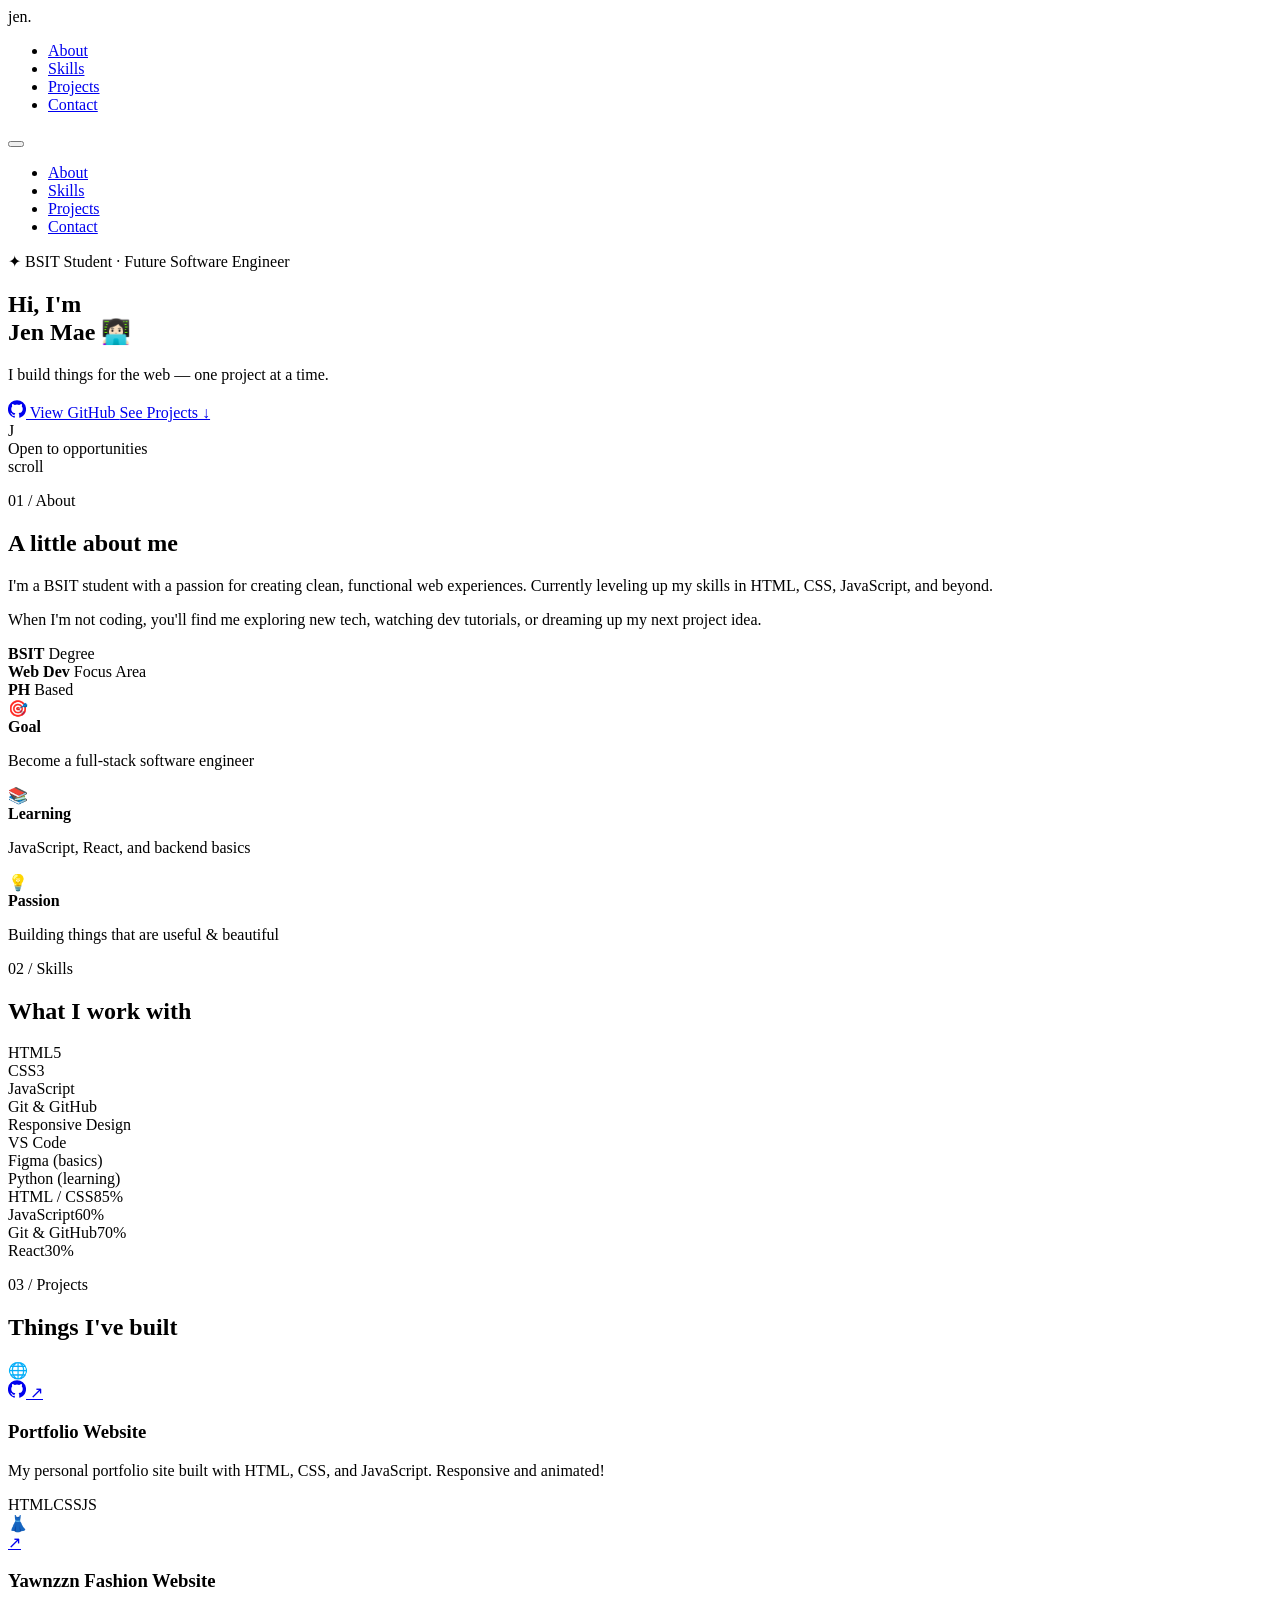
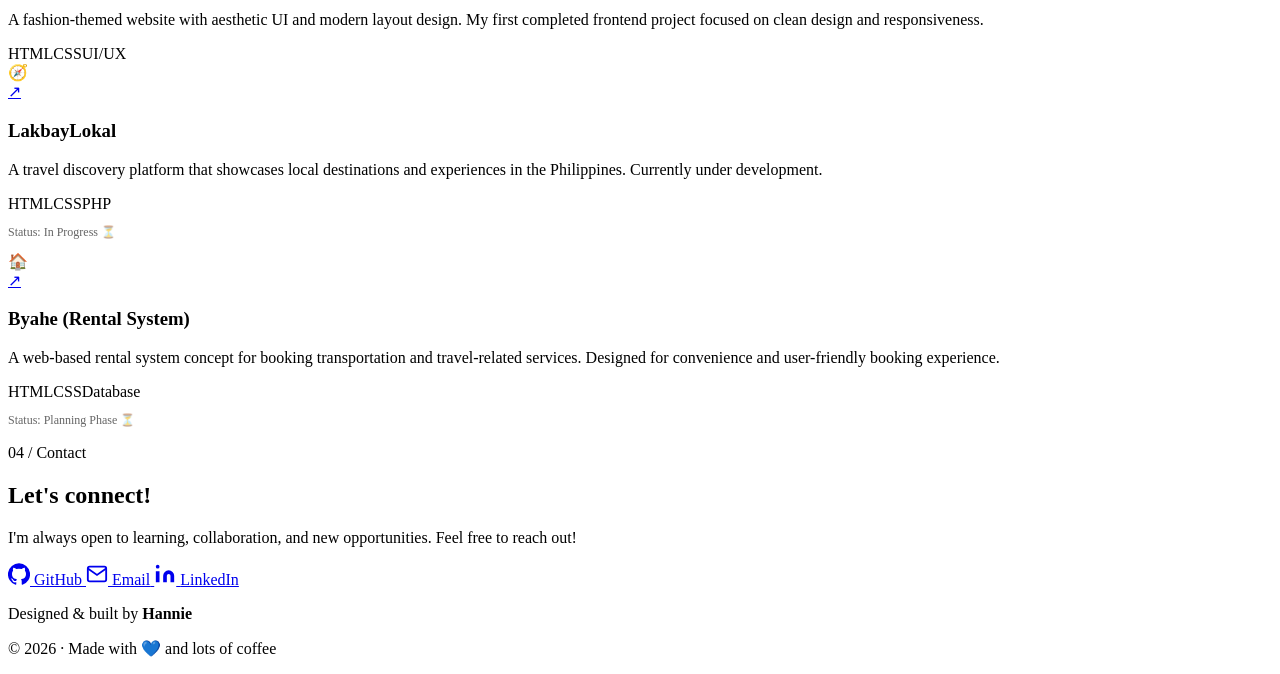
==== index.html @ 82da64fd "fix: move files to root for GitHub Pages" ====
<!DOCTYPE html>
<html lang="en">
<head>
  <meta charset="UTF-8" />
  <meta name="viewport" content="width=device-width, initial-scale=1.0"/>
  <title>Jen Mae | Portfolio</title>
  <link rel="stylesheet" href="style.css" />
  <link href="https://fonts.googleapis.com/css2?family=Syne:wght@400;600;700;800&family=DM+Sans:wght@300;400;500&display=swap" rel="stylesheet"/>
</head>
<body>

  <!-- Custom cursor -->
  <div class="cursor" id="cursor"></div>
  <div class="cursor-trail" id="cursorTrail"></div>

  <!-- Noise overlay -->
  <div class="noise"></div>

  <!-- Floating blobs -->
  <div class="blob blob-1"></div>
  <div class="blob blob-2"></div>
  <div class="blob blob-3"></div>

  <!-- NAV -->
  <nav id="navbar">
    <div class="nav-logo">jen<span>.</span></div>
    <ul class="nav-links">
      <li><a href="#about">About</a></li>
      <li><a href="#skills">Skills</a></li>
      <li><a href="#projects">Projects</a></li>
      <li><a href="#contact">Contact</a></li>
    </ul>
    <button class="menu-btn" id="menuBtn" aria-label="Toggle menu">
      <span></span><span></span><span></span>
    </button>
  </nav>

  <!-- MOBILE MENU -->
  <div class="mobile-menu" id="mobileMenu">
    <ul>
      <li><a href="#about" class="mob-link">About</a></li>
      <li><a href="#skills" class="mob-link">Skills</a></li>
      <li><a href="#projects" class="mob-link">Projects</a></li>
      <li><a href="#contact" class="mob-link">Contact</a></li>
    </ul>
  </div>

  <!-- HERO -->
  <section class="hero" id="hero">
    <div class="hero-content">
      <p class="hero-tag reveal">✦ BSIT Student · Future Software Engineer</p>
      <h1 class="hero-title reveal">
        Hi, I'm <br/>
        <span class="name-highlight">Jen Mae</span>
        <span class="emoji-wave">👩🏻‍💻</span>
      </h1>
      <p class="hero-sub reveal">I build things for the web — one project at a time.</p>
      <div class="hero-cta reveal">
        <a href="https://github.com/" target="_blank" class="btn-primary">
          <svg width="18" height="18" viewBox="0 0 24 24" fill="currentColor"><path d="M12 .3a12 12 0 0 0-3.79 23.4c.6.1.82-.26.82-.57v-2c-3.34.72-4.04-1.61-4.04-1.61-.55-1.39-1.34-1.76-1.34-1.76-1.09-.75.08-.74.08-.74 1.2.09 1.84 1.24 1.84 1.24 1.07 1.83 2.8 1.3 3.49 1 .1-.78.42-1.31.76-1.61-2.67-.3-5.47-1.33-5.47-5.93 0-1.31.47-2.38 1.24-3.22-.14-.3-.54-1.52.1-3.18 0 0 1.01-.32 3.3 1.23a11.5 11.5 0 0 1 6 0c2.29-1.55 3.3-1.23 3.3-1.23.64 1.66.24 2.88.12 3.18.77.84 1.23 1.91 1.23 3.22 0 4.61-2.8 5.63-5.48 5.92.43.37.81 1.1.81 2.22v3.29c0 .31.21.67.82.56A12 12 0 0 0 12 .3z"/></svg>
          View GitHub
        </a>
        <a href="#projects" class="btn-ghost">See Projects ↓</a>
      </div>
    </div>

    <div class="hero-visual reveal">
      <div class="avatar-ring">
        <div class="avatar-inner">J</div>
      </div>
      <div class="status-badge">
        <span class="dot"></span> Open to opportunities
      </div>
    </div>

    <div class="scroll-indicator">
      <span>scroll</span>
      <div class="scroll-line"></div>
    </div>
  </section>

  <!-- ABOUT -->
  <section class="section" id="about">
    <div class="section-inner">
      <p class="section-tag reveal">01 / About</p>
      <h2 class="section-title reveal">A little about me</h2>
      <div class="about-grid">
        <div class="about-text reveal">
          <p>I'm a BSIT student with a passion for creating clean, functional web experiences. Currently leveling up my skills in HTML, CSS, JavaScript, and beyond.</p>
          <p>When I'm not coding, you'll find me exploring new tech, watching dev tutorials, or dreaming up my next project idea.</p>
          <div class="about-stats">
            <div class="stat">
              <strong>BSIT</strong>
              <span>Degree</span>
            </div>
            <div class="stat">
              <strong>Web Dev</strong>
              <span>Focus Area</span>
            </div>
            <div class="stat">
              <strong>PH</strong>
              <span>Based</span>
            </div>
          </div>
        </div>
        <div class="about-deco reveal">
          <div class="deco-card">
            <div class="deco-icon">🎯</div>
            <strong>Goal</strong>
            <p>Become a full-stack software engineer</p>
          </div>
          <div class="deco-card">
            <div class="deco-icon">📚</div>
            <strong>Learning</strong>
            <p>JavaScript, React, and backend basics</p>
          </div>
          <div class="deco-card">
            <div class="deco-icon">💡</div>
            <strong>Passion</strong>
            <p>Building things that are useful & beautiful</p>
          </div>
        </div>
      </div>
    </div>
  </section>

  <!-- SKILLS -->
  <section class="section section-alt" id="skills">
    <div class="section-inner">
      <p class="section-tag reveal">02 / Skills</p>
      <h2 class="section-title reveal">What I work with</h2>
      <div class="skills-grid reveal">
        <div class="skill-pill">HTML5</div>
        <div class="skill-pill">CSS3</div>
        <div class="skill-pill">JavaScript</div>
        <div class="skill-pill">Git &amp; GitHub</div>
        <div class="skill-pill">Responsive Design</div>
        <div class="skill-pill">VS Code</div>
        <div class="skill-pill">Figma (basics)</div>
        <div class="skill-pill">Python (learning)</div>
      </div>

      <div class="progress-list reveal">
        <div class="progress-item">
          <div class="progress-label"><span>HTML / CSS</span><span>85%</span></div>
          <div class="progress-bar"><div class="progress-fill" data-width="85"></div></div>
        </div>
        <div class="progress-item">
          <div class="progress-label"><span>JavaScript</span><span>60%</span></div>
          <div class="progress-bar"><div class="progress-fill" data-width="60"></div></div>
        </div>
        <div class="progress-item">
          <div class="progress-label"><span>Git &amp; GitHub</span><span>70%</span></div>
          <div class="progress-bar"><div class="progress-fill" data-width="70"></div></div>
        </div>
        <div class="progress-item">
          <div class="progress-label"><span>React</span><span>30%</span></div>
          <div class="progress-bar"><div class="progress-fill" data-width="30"></div></div>
        </div>
      </div>
    </div>
  </section>

  <!-- PROJECTS -->
  <section class="section" id="projects">
    <div class="section-inner">
      <p class="section-tag reveal">03 / Projects</p>
      <h2 class="section-title reveal">Things I've built</h2>
      <div class="projects-grid">

        <div class="project-card reveal">
          <div class="project-top">
            <span class="project-icon">🌐</span>
            <div class="project-links">
              <a href="https://github.com/" target="_blank" title="View Code">
                <svg width="18" height="18" viewBox="0 0 24 24" fill="currentColor"><path d="M12 .3a12 12 0 0 0-3.79 23.4c.6.1.82-.26.82-.57v-2c-3.34.72-4.04-1.61-4.04-1.61-.55-1.39-1.34-1.76-1.34-1.76-1.09-.75.08-.74.08-.74 1.2.09 1.84 1.24 1.84 1.24 1.07 1.83 2.8 1.3 3.49 1 .1-.78.42-1.31.76-1.61-2.67-.3-5.47-1.33-5.47-5.93 0-1.31.47-2.38 1.24-3.22-.14-.3-.54-1.52.1-3.18 0 0 1.01-.32 3.3 1.23a11.5 11.5 0 0 1 6 0c2.29-1.55 3.3-1.23 3.3-1.23.64 1.66.24 2.88.12 3.18.77.84 1.23 1.91 1.23 3.22 0 4.61-2.8 5.63-5.48 5.92.43.37.81 1.1.81 2.22v3.29c0 .31.21.67.82.56A12 12 0 0 0 12 .3z"/></svg>
              </a>
              <a href="#" target="_blank" title="Live Demo">↗</a>
            </div>
          </div>
          <h3>Portfolio Website</h3>
          <p>My personal portfolio site built with HTML, CSS, and JavaScript. Responsive and animated!</p>
          <div class="project-tags">
            <span>HTML</span><span>CSS</span><span>JS</span>
          </div>
        </div>

    <div class="project-card reveal">
        <div class="project-top">
            <span class="project-icon">👗</span>
            <div class="project-links">
            <a href="https://github.com/" target="_blank" title="View Code">↗</a>
            </div>
        </div>
        <h3>Yawnzzn Fashion Website</h3>
        <p>A fashion-themed website with aesthetic UI and modern layout design. My first completed frontend project focused on clean design and responsiveness.</p>
        <div class="project-tags">
            <span>HTML</span><span>CSS</span><span>UI/UX</span>
        </div>
        </div>

        <div class="project-card reveal">
        <div class="project-top">
            <span class="project-icon">🧭</span>
            <div class="project-links">
            <a href="#" target="_blank" title="View Code">↗</a>
            </div>
        </div>
        <h3>LakbayLokal</h3>
        <p>A travel discovery platform that showcases local destinations and experiences in the Philippines. Currently under development.</p>
        <div class="project-tags">
            <span>HTML</span><span>CSS</span><span>PHP</span>
        </div>
        <p style="opacity:0.6; font-size:12px;">Status: In Progress ⏳</p>
        </div>

        <div class="project-card reveal">
        <div class="project-top">
            <span class="project-icon">🏠</span>
            <div class="project-links">
            <a href="#" target="_blank" title="View Code">↗</a>
            </div>
        </div>
        <h3>Byahe (Rental System)</h3>
        <p>A web-based rental system concept for booking transportation and travel-related services. Designed for convenience and user-friendly booking experience.</p>
        <div class="project-tags">
            <span>HTML</span><span>CSS</span><span>Database</span>
        </div>
        <p style="opacity:0.6; font-size:12px;">Status: Planning Phase ⏳</p>
        </div>

      </div>
    </div>
  </section>

  <!-- CONTACT -->
  <section class="section section-alt" id="contact">
    <div class="section-inner contact-inner">
      <p class="section-tag reveal">04 / Contact</p>
      <h2 class="section-title reveal">Let's connect!</h2>
      <p class="contact-sub reveal">I'm always open to learning, collaboration, and new opportunities. Feel free to reach out!</p>
      <div class="contact-links reveal">
        <a href="https://github.com/" target="_blank" class="contact-card">
          <svg width="22" height="22" viewBox="0 0 24 24" fill="currentColor"><path d="M12 .3a12 12 0 0 0-3.79 23.4c.6.1.82-.26.82-.57v-2c-3.34.72-4.04-1.61-4.04-1.61-.55-1.39-1.34-1.76-1.34-1.76-1.09-.75.08-.74.08-.74 1.2.09 1.84 1.24 1.84 1.24 1.07 1.83 2.8 1.3 3.49 1 .1-.78.42-1.31.76-1.61-2.67-.3-5.47-1.33-5.47-5.93 0-1.31.47-2.38 1.24-3.22-.14-.3-.54-1.52.1-3.18 0 0 1.01-.32 3.3 1.23a11.5 11.5 0 0 1 6 0c2.29-1.55 3.3-1.23 3.3-1.23.64 1.66.24 2.88.12 3.18.77.84 1.23 1.91 1.23 3.22 0 4.61-2.8 5.63-5.48 5.92.43.37.81 1.1.81 2.22v3.29c0 .31.21.67.82.56A12 12 0 0 0 12 .3z"/></svg>
          <span>GitHub</span>
        </a>
        <a href="mailto:hannie@email.com" class="contact-card">
          <svg width="22" height="22" viewBox="0 0 24 24" fill="none" stroke="currentColor" stroke-width="2"><path d="M4 4h16c1.1 0 2 .9 2 2v12c0 1.1-.9 2-2 2H4c-1.1 0-2-.9-2-2V6c0-1.1.9-2 2-2z"/><polyline points="22,6 12,13 2,6"/></svg>
          <span>Email</span>
        </a>
        <a href="https://linkedin.com/" target="_blank" class="contact-card">
          <svg width="22" height="22" viewBox="0 0 24 24" fill="currentColor"><path d="M16 8a6 6 0 0 1 6 6v7h-4v-7a2 2 0 0 0-2-2 2 2 0 0 0-2 2v7h-4v-7a6 6 0 0 1 6-6zM2 9h4v12H2z"/><circle cx="4" cy="4" r="2"/></svg>
          <span>LinkedIn</span>
        </a>
      </div>
    </div>
  </section>

  <!-- FOOTER -->
  <footer>
    <p>Designed &amp; built by <strong>Hannie</strong></p>
    <p class="footer-sub">© 2026 · Made with 💙 and lots of coffee</p>
  </footer>

  <script src="script.js"></script>
</body>
</html>
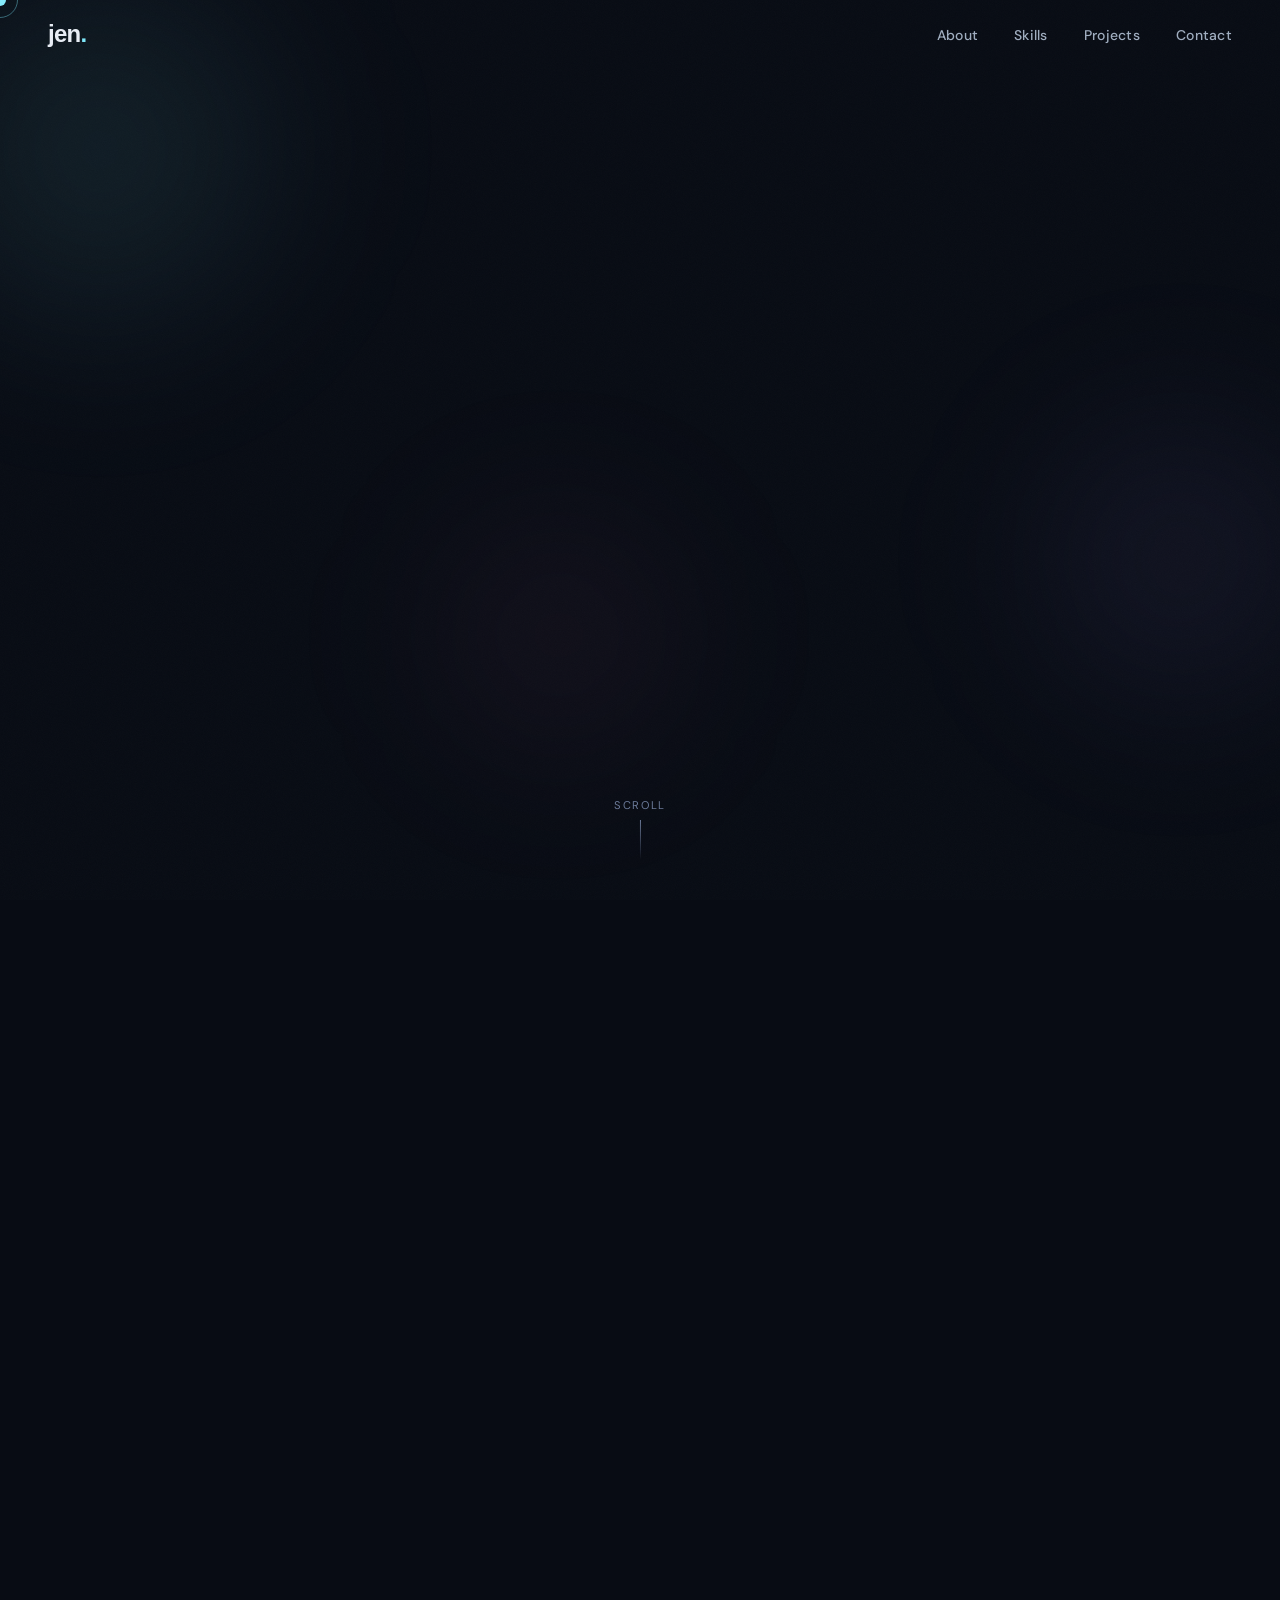
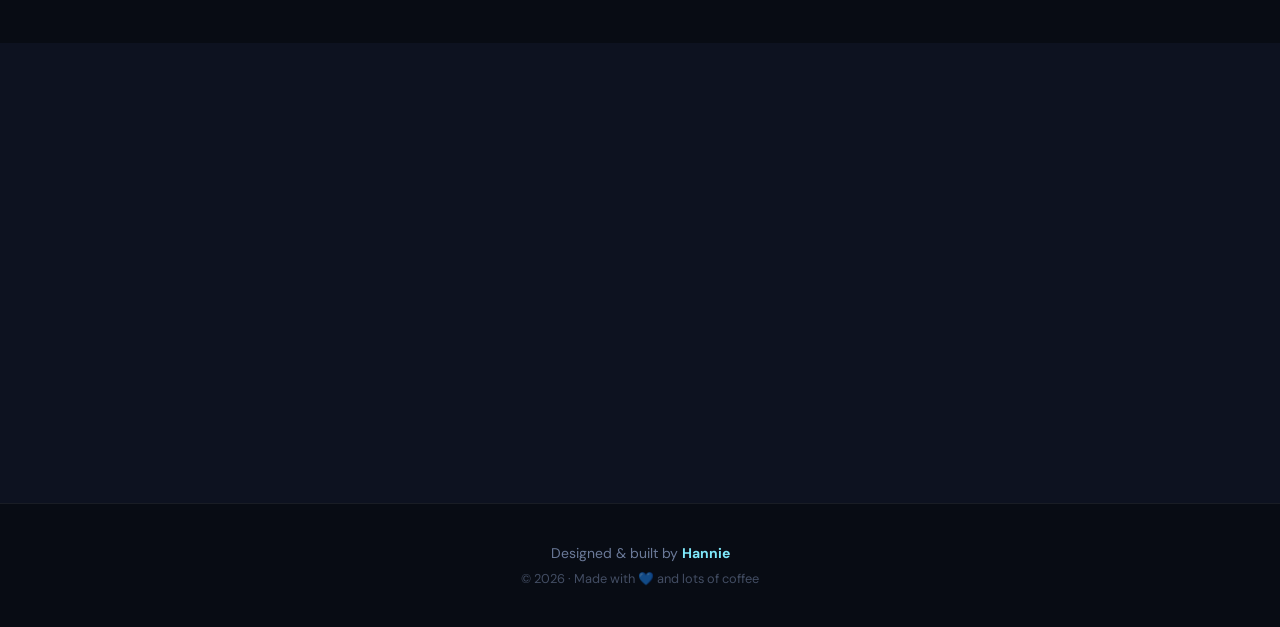
==== commit 141b11ea: "fix: css style wasn't working earlier" ====
--- a/index.html
+++ b/index.html
@@ -4,7 +4,7 @@
   <meta charset="UTF-8" />
   <meta name="viewport" content="width=device-width, initial-scale=1.0"/>
   <title>Jen Mae | Portfolio</title>
-  <link rel="stylesheet" href="style.css" />
+  <link rel="stylesheet" href="css/style.css">
   <link href="https://fonts.googleapis.com/css2?family=Syne:wght@400;600;700;800&family=DM+Sans:wght@300;400;500&display=swap" rel="stylesheet"/>
 </head>
 <body>
--- a/css/style.css
+++ b/css/style.css
@@ -0,0 +1,855 @@
+/* =====================
+   ROOT & RESET
+======================== */
+:root {
+  --bg: #080c14;
+  --bg-alt: #0d1220;
+  --surface: #111827;
+  --surface-2: #1a2236;
+  --border: rgba(255,255,255,0.07);
+  --accent: #7ee8fa;
+  --accent-2: #a78bfa;
+  --accent-3: #f472b6;
+  --text: #e8edf5;
+  --text-muted: #6b7a99;
+  --text-soft: #a0aec0;
+  --glow: rgba(126, 232, 250, 0.15);
+  --font-head: 'Syne', sans-serif;
+  --font-body: 'DM Sans', sans-serif;
+  --radius: 16px;
+  --transition: all 0.35s cubic-bezier(0.4, 0, 0.2, 1);
+}
+
+*, *::before, *::after {
+  margin: 0;
+  padding: 0;
+  box-sizing: border-box;
+}
+
+html {
+  scroll-behavior: smooth;
+}
+
+body {
+  font-family: var(--font-body);
+  background: var(--bg);
+  color: var(--text);
+  overflow-x: hidden;
+  cursor: none;
+}
+
+/* =====================
+   NOISE TEXTURE
+======================== */
+.noise {
+  position: fixed;
+  inset: 0;
+  pointer-events: none;
+  z-index: 999;
+  opacity: 0.025;
+  background-image: url("data:image/svg+xml,%3Csvg viewBox='0 0 256 256' xmlns='http://www.w3.org/2000/svg'%3E%3Cfilter id='noise'%3E%3CfeTurbulence type='fractalNoise' baseFrequency='0.9' numOctaves='4' stitchTiles='stitch'/%3E%3C/filter%3E%3Crect width='100%25' height='100%25' filter='url(%23noise)'/%3E%3C/svg%3E");
+  background-repeat: repeat;
+  background-size: 200px 200px;
+}
+
+/* =====================
+   CURSOR
+======================== */
+.cursor {
+  width: 12px;
+  height: 12px;
+  background: var(--accent);
+  border-radius: 50%;
+  position: fixed;
+  pointer-events: none;
+  z-index: 9999;
+  transform: translate(-50%, -50%);
+  transition: transform 0.1s ease, width 0.2s ease, height 0.2s ease, background 0.2s ease;
+  mix-blend-mode: screen;
+}
+
+.cursor-trail {
+  width: 36px;
+  height: 36px;
+  border: 1px solid rgba(126, 232, 250, 0.4);
+  border-radius: 50%;
+  position: fixed;
+  pointer-events: none;
+  z-index: 9998;
+  transform: translate(-50%, -50%);
+  transition: all 0.15s ease;
+}
+
+body:hover .cursor { opacity: 1; }
+
+/* =====================
+   BLOBS
+======================== */
+.blob {
+  position: fixed;
+  border-radius: 50%;
+  filter: blur(80px);
+  pointer-events: none;
+  z-index: 0;
+  animation: blobFloat 12s ease-in-out infinite;
+}
+
+.blob-1 {
+  width: 500px; height: 500px;
+  background: radial-gradient(circle, rgba(126,232,250,0.12) 0%, transparent 70%);
+  top: -100px; left: -150px;
+  animation-delay: 0s;
+}
+.blob-2 {
+  width: 400px; height: 400px;
+  background: radial-gradient(circle, rgba(167,139,250,0.1) 0%, transparent 70%);
+  top: 40%; right: -100px;
+  animation-delay: -4s;
+}
+.blob-3 {
+  width: 350px; height: 350px;
+  background: radial-gradient(circle, rgba(244,114,182,0.08) 0%, transparent 70%);
+  bottom: 10%; left: 30%;
+  animation-delay: -8s;
+}
+
+@keyframes blobFloat {
+  0%, 100% { transform: translateY(0px) scale(1); }
+  33% { transform: translateY(-30px) scale(1.05); }
+  66% { transform: translateY(20px) scale(0.97); }
+}
+
+/* =====================
+   NAVBAR
+======================== */
+#navbar {
+  position: fixed;
+  top: 0; left: 0; right: 0;
+  z-index: 100;
+  display: flex;
+  align-items: center;
+  justify-content: space-between;
+  padding: 20px 48px;
+  background: transparent;
+  transition: var(--transition);
+}
+
+#navbar.scrolled {
+  background: rgba(8, 12, 20, 0.85);
+  backdrop-filter: blur(16px);
+  -webkit-backdrop-filter: blur(16px);
+  border-bottom: 1px solid var(--border);
+  padding: 14px 48px;
+}
+
+.nav-logo {
+  font-family: var(--font-head);
+  font-size: 1.5rem;
+  font-weight: 800;
+  color: var(--text);
+  letter-spacing: -0.03em;
+}
+.nav-logo span { color: var(--accent); }
+
+.nav-links {
+  list-style: none;
+  display: flex;
+  gap: 36px;
+}
+
+.nav-links a {
+  font-family: var(--font-body);
+  font-size: 0.875rem;
+  font-weight: 500;
+  color: var(--text-soft);
+  text-decoration: none;
+  letter-spacing: 0.02em;
+  position: relative;
+  transition: color 0.2s;
+}
+.nav-links a::after {
+  content: '';
+  position: absolute;
+  bottom: -4px; left: 0;
+  width: 0; height: 1px;
+  background: var(--accent);
+  transition: width 0.3s ease;
+}
+.nav-links a:hover { color: var(--accent); }
+.nav-links a:hover::after { width: 100%; }
+
+.menu-btn {
+  display: none;
+  flex-direction: column;
+  gap: 5px;
+  background: none;
+  border: none;
+  cursor: none;
+  padding: 4px;
+}
+.menu-btn span {
+  display: block;
+  width: 24px;
+  height: 2px;
+  background: var(--text);
+  transition: var(--transition);
+  transform-origin: center;
+}
+.menu-btn.open span:nth-child(1) { transform: rotate(45deg) translate(5px, 5px); }
+.menu-btn.open span:nth-child(2) { opacity: 0; }
+.menu-btn.open span:nth-child(3) { transform: rotate(-45deg) translate(5px, -5px); }
+
+/* =====================
+   MOBILE MENU
+======================== */
+.mobile-menu {
+  position: fixed;
+  inset: 0;
+  z-index: 99;
+  background: rgba(8, 12, 20, 0.97);
+  backdrop-filter: blur(20px);
+  display: flex;
+  align-items: center;
+  justify-content: center;
+  opacity: 0;
+  pointer-events: none;
+  transition: opacity 0.3s ease;
+}
+.mobile-menu.open {
+  opacity: 1;
+  pointer-events: all;
+}
+.mobile-menu ul {
+  list-style: none;
+  text-align: center;
+  display: flex;
+  flex-direction: column;
+  gap: 28px;
+}
+.mobile-menu a {
+  font-family: var(--font-head);
+  font-size: 2.5rem;
+  font-weight: 700;
+  color: var(--text);
+  text-decoration: none;
+  transition: color 0.2s;
+}
+.mobile-menu a:hover { color: var(--accent); }
+
+/* =====================
+   HERO
+======================== */
+.hero {
+  min-height: 100vh;
+  display: flex;
+  align-items: center;
+  justify-content: space-between;
+  padding: 120px 80px 80px;
+  position: relative;
+  overflow: hidden;
+  gap: 40px;
+}
+
+.hero-content {
+  max-width: 600px;
+  position: relative;
+  z-index: 1;
+}
+
+.hero-tag {
+  display: inline-flex;
+  align-items: center;
+  gap: 8px;
+  font-size: 0.8rem;
+  font-weight: 500;
+  letter-spacing: 0.1em;
+  text-transform: uppercase;
+  color: var(--accent);
+  border: 1px solid rgba(126,232,250,0.25);
+  padding: 6px 16px;
+  border-radius: 100px;
+  margin-bottom: 24px;
+  background: rgba(126,232,250,0.05);
+}
+
+.hero-title {
+  font-family: var(--font-head);
+  font-size: clamp(3rem, 7vw, 5.5rem);
+  font-weight: 800;
+  line-height: 1.05;
+  letter-spacing: -0.03em;
+  margin-bottom: 20px;
+}
+
+.name-highlight {
+  background: linear-gradient(135deg, var(--accent) 0%, var(--accent-2) 50%, var(--accent-3) 100%);
+  -webkit-background-clip: text;
+  -webkit-text-fill-color: transparent;
+  background-clip: text;
+  display: inline-block;
+}
+
+.emoji-wave {
+  display: inline-block;
+  animation: wave 2.5s ease-in-out infinite;
+  transform-origin: 70% 70%;
+  -webkit-text-fill-color: initial;
+  margin-left: 8px;
+  font-size: clamp(2rem, 5vw, 4rem);
+}
+@keyframes wave {
+  0%, 100% { transform: rotate(0deg); }
+  10% { transform: rotate(14deg); }
+  20% { transform: rotate(-8deg); }
+  30% { transform: rotate(14deg); }
+  40% { transform: rotate(-4deg); }
+  50% { transform: rotate(10deg); }
+  60% { transform: rotate(0deg); }
+}
+
+.hero-sub {
+  font-size: 1.125rem;
+  color: var(--text-soft);
+  margin-bottom: 36px;
+  line-height: 1.7;
+}
+
+.hero-cta {
+  display: flex;
+  gap: 16px;
+  flex-wrap: wrap;
+}
+
+.btn-primary {
+  display: inline-flex;
+  align-items: center;
+  gap: 10px;
+  padding: 14px 28px;
+  background: var(--accent);
+  color: #080c14;
+  border-radius: 100px;
+  font-weight: 700;
+  font-size: 0.9rem;
+  text-decoration: none;
+  letter-spacing: 0.01em;
+  transition: var(--transition);
+  box-shadow: 0 0 30px rgba(126,232,250,0.25);
+}
+.btn-primary:hover {
+  transform: translateY(-2px);
+  box-shadow: 0 0 50px rgba(126,232,250,0.4);
+}
+
+.btn-ghost {
+  display: inline-flex;
+  align-items: center;
+  gap: 8px;
+  padding: 14px 28px;
+  background: transparent;
+  color: var(--text);
+  border: 1px solid var(--border);
+  border-radius: 100px;
+  font-weight: 500;
+  font-size: 0.9rem;
+  text-decoration: none;
+  transition: var(--transition);
+}
+.btn-ghost:hover {
+  border-color: var(--accent);
+  color: var(--accent);
+  background: rgba(126,232,250,0.05);
+  transform: translateY(-2px);
+}
+
+/* Hero Visual */
+.hero-visual {
+  position: relative;
+  z-index: 1;
+  flex-shrink: 0;
+  display: flex;
+  flex-direction: column;
+  align-items: center;
+  gap: 20px;
+}
+
+.avatar-ring {
+  width: 220px;
+  height: 220px;
+  border-radius: 50%;
+  padding: 4px;
+  background: conic-gradient(from 0deg, var(--accent), var(--accent-2), var(--accent-3), var(--accent));
+  animation: spin 8s linear infinite;
+  position: relative;
+}
+
+@keyframes spin {
+  from { transform: rotate(0deg); }
+  to { transform: rotate(360deg); }
+}
+
+.avatar-inner {
+  width: 100%;
+  height: 100%;
+  border-radius: 50%;
+  background: var(--surface);
+  display: flex;
+  align-items: center;
+  justify-content: center;
+  font-family: var(--font-head);
+  font-size: 5rem;
+  font-weight: 800;
+  color: var(--accent);
+  animation: spin-reverse 8s linear infinite;
+}
+
+@keyframes spin-reverse {
+  from { transform: rotate(0deg); }
+  to { transform: rotate(-360deg); }
+}
+
+.status-badge {
+  display: flex;
+  align-items: center;
+  gap: 8px;
+  padding: 8px 18px;
+  background: var(--surface);
+  border: 1px solid var(--border);
+  border-radius: 100px;
+  font-size: 0.8rem;
+  color: var(--text-soft);
+  white-space: nowrap;
+}
+
+.dot {
+  width: 8px;
+  height: 8px;
+  border-radius: 50%;
+  background: #4ade80;
+  animation: pulse 2s ease-in-out infinite;
+}
+@keyframes pulse {
+  0%, 100% { box-shadow: 0 0 0 0 rgba(74,222,128,0.4); }
+  50% { box-shadow: 0 0 0 6px rgba(74,222,128,0); }
+}
+
+/* Scroll indicator */
+.scroll-indicator {
+  position: absolute;
+  bottom: 40px;
+  left: 50%;
+  transform: translateX(-50%);
+  display: flex;
+  flex-direction: column;
+  align-items: center;
+  gap: 8px;
+  color: var(--text-muted);
+  font-size: 0.7rem;
+  letter-spacing: 0.15em;
+  text-transform: uppercase;
+}
+.scroll-line {
+  width: 1px;
+  height: 40px;
+  background: linear-gradient(to bottom, var(--text-muted), transparent);
+  animation: scrollBounce 2s ease-in-out infinite;
+}
+@keyframes scrollBounce {
+  0%, 100% { transform: scaleY(1); opacity: 1; }
+  50% { transform: scaleY(0.5); opacity: 0.4; }
+}
+
+/* =====================
+   SECTIONS
+======================== */
+.section {
+  padding: 100px 80px;
+  position: relative;
+  z-index: 1;
+}
+
+.section-alt {
+  background: var(--bg-alt);
+}
+
+.section-inner {
+  max-width: 1100px;
+  margin: 0 auto;
+}
+
+.section-tag {
+  font-size: 0.75rem;
+  font-weight: 600;
+  letter-spacing: 0.15em;
+  text-transform: uppercase;
+  color: var(--accent);
+  margin-bottom: 12px;
+}
+
+.section-title {
+  font-family: var(--font-head);
+  font-size: clamp(2rem, 4vw, 3rem);
+  font-weight: 800;
+  letter-spacing: -0.03em;
+  margin-bottom: 56px;
+  color: var(--text);
+}
+
+/* =====================
+   REVEAL ANIMATION
+======================== */
+.reveal {
+  opacity: 0;
+  transform: translateY(30px);
+  transition: opacity 0.7s ease, transform 0.7s ease;
+}
+
+.reveal.visible {
+  opacity: 1;
+  transform: translateY(0);
+}
+
+/* =====================
+   ABOUT
+======================== */
+.about-grid {
+  display: grid;
+  grid-template-columns: 1fr 1fr;
+  gap: 48px;
+  align-items: start;
+}
+
+.about-text p {
+  color: var(--text-soft);
+  line-height: 1.8;
+  margin-bottom: 20px;
+  font-size: 1.05rem;
+}
+
+.about-stats {
+  display: flex;
+  gap: 32px;
+  margin-top: 36px;
+  padding-top: 28px;
+  border-top: 1px solid var(--border);
+}
+
+.stat strong {
+  display: block;
+  font-family: var(--font-head);
+  font-size: 1.25rem;
+  font-weight: 700;
+  color: var(--accent);
+}
+
+.stat span {
+  font-size: 0.8rem;
+  color: var(--text-muted);
+  text-transform: uppercase;
+  letter-spacing: 0.05em;
+}
+
+.about-deco {
+  display: flex;
+  flex-direction: column;
+  gap: 16px;
+}
+
+.deco-card {
+  background: var(--surface);
+  border: 1px solid var(--border);
+  border-radius: var(--radius);
+  padding: 20px 24px;
+  transition: var(--transition);
+}
+
+.deco-card:hover {
+  border-color: rgba(126,232,250,0.25);
+  transform: translateX(6px);
+  background: var(--surface-2);
+}
+
+.deco-icon {
+  font-size: 1.5rem;
+  margin-bottom: 8px;
+}
+
+.deco-card strong {
+  display: block;
+  font-family: var(--font-head);
+  font-size: 0.9rem;
+  font-weight: 700;
+  margin-bottom: 4px;
+  color: var(--text);
+}
+
+.deco-card p {
+  font-size: 0.875rem;
+  color: var(--text-muted);
+  line-height: 1.5;
+}
+
+/* =====================
+   SKILLS
+======================== */
+.skills-grid {
+  display: flex;
+  flex-wrap: wrap;
+  gap: 10px;
+  margin-bottom: 48px;
+}
+
+.skill-pill {
+  padding: 8px 18px;
+  background: var(--surface);
+  border: 1px solid var(--border);
+  border-radius: 100px;
+  font-size: 0.85rem;
+  font-weight: 500;
+  color: var(--text-soft);
+  cursor: default;
+  transition: var(--transition);
+}
+
+.skill-pill:hover {
+  border-color: var(--accent);
+  color: var(--accent);
+  background: rgba(126,232,250,0.06);
+  transform: translateY(-2px);
+}
+
+.progress-list {
+  display: flex;
+  flex-direction: column;
+  gap: 20px;
+  max-width: 600px;
+}
+
+.progress-label {
+  display: flex;
+  justify-content: space-between;
+  font-size: 0.875rem;
+  color: var(--text-soft);
+  margin-bottom: 8px;
+  font-weight: 500;
+}
+
+.progress-bar {
+  width: 100%;
+  height: 6px;
+  background: var(--surface);
+  border-radius: 100px;
+  overflow: hidden;
+}
+
+.progress-fill {
+  height: 100%;
+  width: 0%;
+  border-radius: 100px;
+  background: linear-gradient(90deg, var(--accent), var(--accent-2));
+  transition: width 1.2s cubic-bezier(0.4, 0, 0.2, 1);
+  box-shadow: 0 0 12px rgba(126,232,250,0.4);
+}
+
+/* =====================
+   PROJECTS
+======================== */
+.projects-grid {
+  display: grid;
+  grid-template-columns: repeat(auto-fill, minmax(300px, 1fr));
+  gap: 24px;
+}
+
+.project-card {
+  background: var(--surface);
+  border: 1px solid var(--border);
+  border-radius: var(--radius);
+  padding: 28px;
+  transition: var(--transition);
+  display: flex;
+  flex-direction: column;
+  position: relative;
+  overflow: hidden;
+}
+
+.project-card::before {
+  content: '';
+  position: absolute;
+  top: 0; left: 0; right: 0;
+  height: 2px;
+  background: linear-gradient(90deg, var(--accent), var(--accent-2), var(--accent-3));
+  transform: scaleX(0);
+  transform-origin: left;
+  transition: transform 0.4s ease;
+}
+
+.project-card:hover {
+  border-color: rgba(126,232,250,0.2);
+  transform: translateY(-6px);
+  background: var(--surface-2);
+  box-shadow: 0 20px 60px rgba(0,0,0,0.4);
+}
+
+.project-card:hover::before {
+  transform: scaleX(1);
+}
+
+.project-top {
+  display: flex;
+  align-items: center;
+  justify-content: space-between;
+  margin-bottom: 20px;
+}
+
+.project-icon {
+  font-size: 2rem;
+}
+
+.project-links {
+  display: flex;
+  gap: 12px;
+}
+
+.project-links a {
+  color: var(--text-muted);
+  text-decoration: none;
+  font-size: 1.1rem;
+  transition: color 0.2s;
+  display: flex;
+  align-items: center;
+}
+
+.project-links a:hover {
+  color: var(--accent);
+}
+
+.project-card h3 {
+  font-family: var(--font-head);
+  font-size: 1.15rem;
+  font-weight: 700;
+  color: var(--text);
+  margin-bottom: 10px;
+}
+
+.project-card p {
+  font-size: 0.875rem;
+  color: var(--text-muted);
+  line-height: 1.65;
+  flex: 1;
+  margin-bottom: 20px;
+}
+
+.project-tags {
+  display: flex;
+  gap: 8px;
+  flex-wrap: wrap;
+  margin-top: auto;
+}
+
+.project-tags span {
+  font-size: 0.75rem;
+  font-weight: 600;
+  color: var(--accent);
+  background: rgba(126,232,250,0.08);
+  padding: 4px 10px;
+  border-radius: 100px;
+  letter-spacing: 0.03em;
+}
+
+/* =====================
+   CONTACT
+======================== */
+.contact-inner {
+  text-align: center;
+}
+
+.contact-inner .section-title {
+  margin-bottom: 16px;
+}
+
+.contact-sub {
+  color: var(--text-soft);
+  max-width: 480px;
+  margin: 0 auto 48px;
+  font-size: 1.05rem;
+  line-height: 1.7;
+}
+
+.contact-links {
+  display: flex;
+  gap: 20px;
+  justify-content: center;
+  flex-wrap: wrap;
+}
+
+.contact-card {
+  display: flex;
+  align-items: center;
+  gap: 12px;
+  padding: 16px 28px;
+  background: var(--surface);
+  border: 1px solid var(--border);
+  border-radius: var(--radius);
+  color: var(--text);
+  text-decoration: none;
+  font-weight: 500;
+  font-size: 0.9rem;
+  transition: var(--transition);
+}
+
+.contact-card:hover {
+  border-color: var(--accent);
+  color: var(--accent);
+  transform: translateY(-3px);
+  background: var(--surface-2);
+  box-shadow: 0 10px 40px rgba(0,0,0,0.3);
+}
+
+/* =====================
+   FOOTER
+======================== */
+footer {
+  text-align: center;
+  padding: 40px 24px;
+  border-top: 1px solid var(--border);
+  color: var(--text-muted);
+  font-size: 0.875rem;
+}
+
+footer strong { color: var(--accent); }
+.footer-sub {
+  margin-top: 8px;
+  font-size: 0.8rem;
+  opacity: 0.6;
+}
+
+/* =====================
+   RESPONSIVE
+======================== */
+@media (max-width: 900px) {
+  #navbar { padding: 18px 28px; }
+  #navbar.scrolled { padding: 14px 28px; }
+  .nav-links { display: none; }
+  .menu-btn { display: flex; }
+
+  .hero {
+    flex-direction: column-reverse;
+    align-items: center;
+    text-align: center;
+    padding: 120px 28px 80px;
+  }
+
+  .hero-cta { justify-content: center; }
+
+  .section { padding: 72px 28px; }
+
+  .about-grid { grid-template-columns: 1fr; }
+
+  .avatar-ring { width: 160px; height: 160px; }
+  .avatar-inner { font-size: 3.5rem; }
+}
+
+@media (max-width: 600px) {
+  .projects-grid { grid-template-columns: 1fr; }
+  .hero-title { font-size: clamp(2.5rem, 10vw, 3.5rem); }
+  .contact-links { flex-direction: column; align-items: center; }
+}
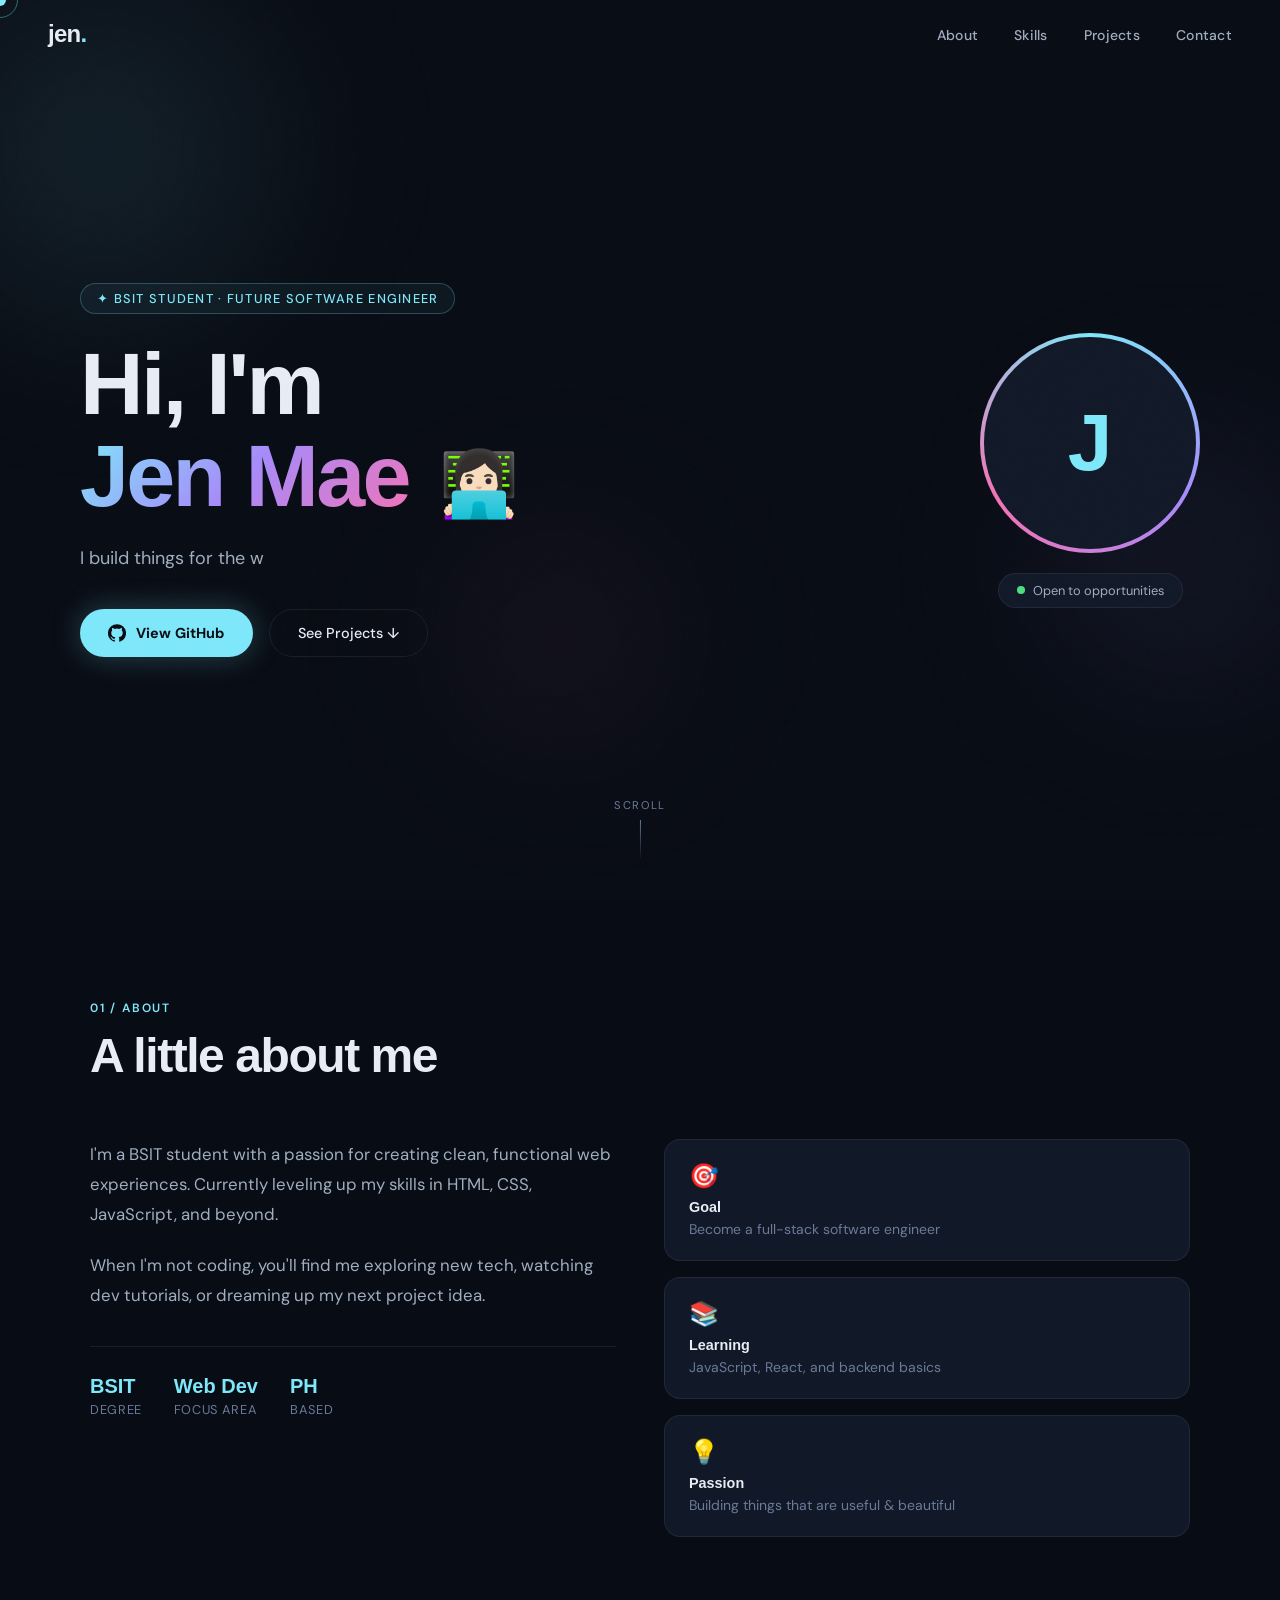
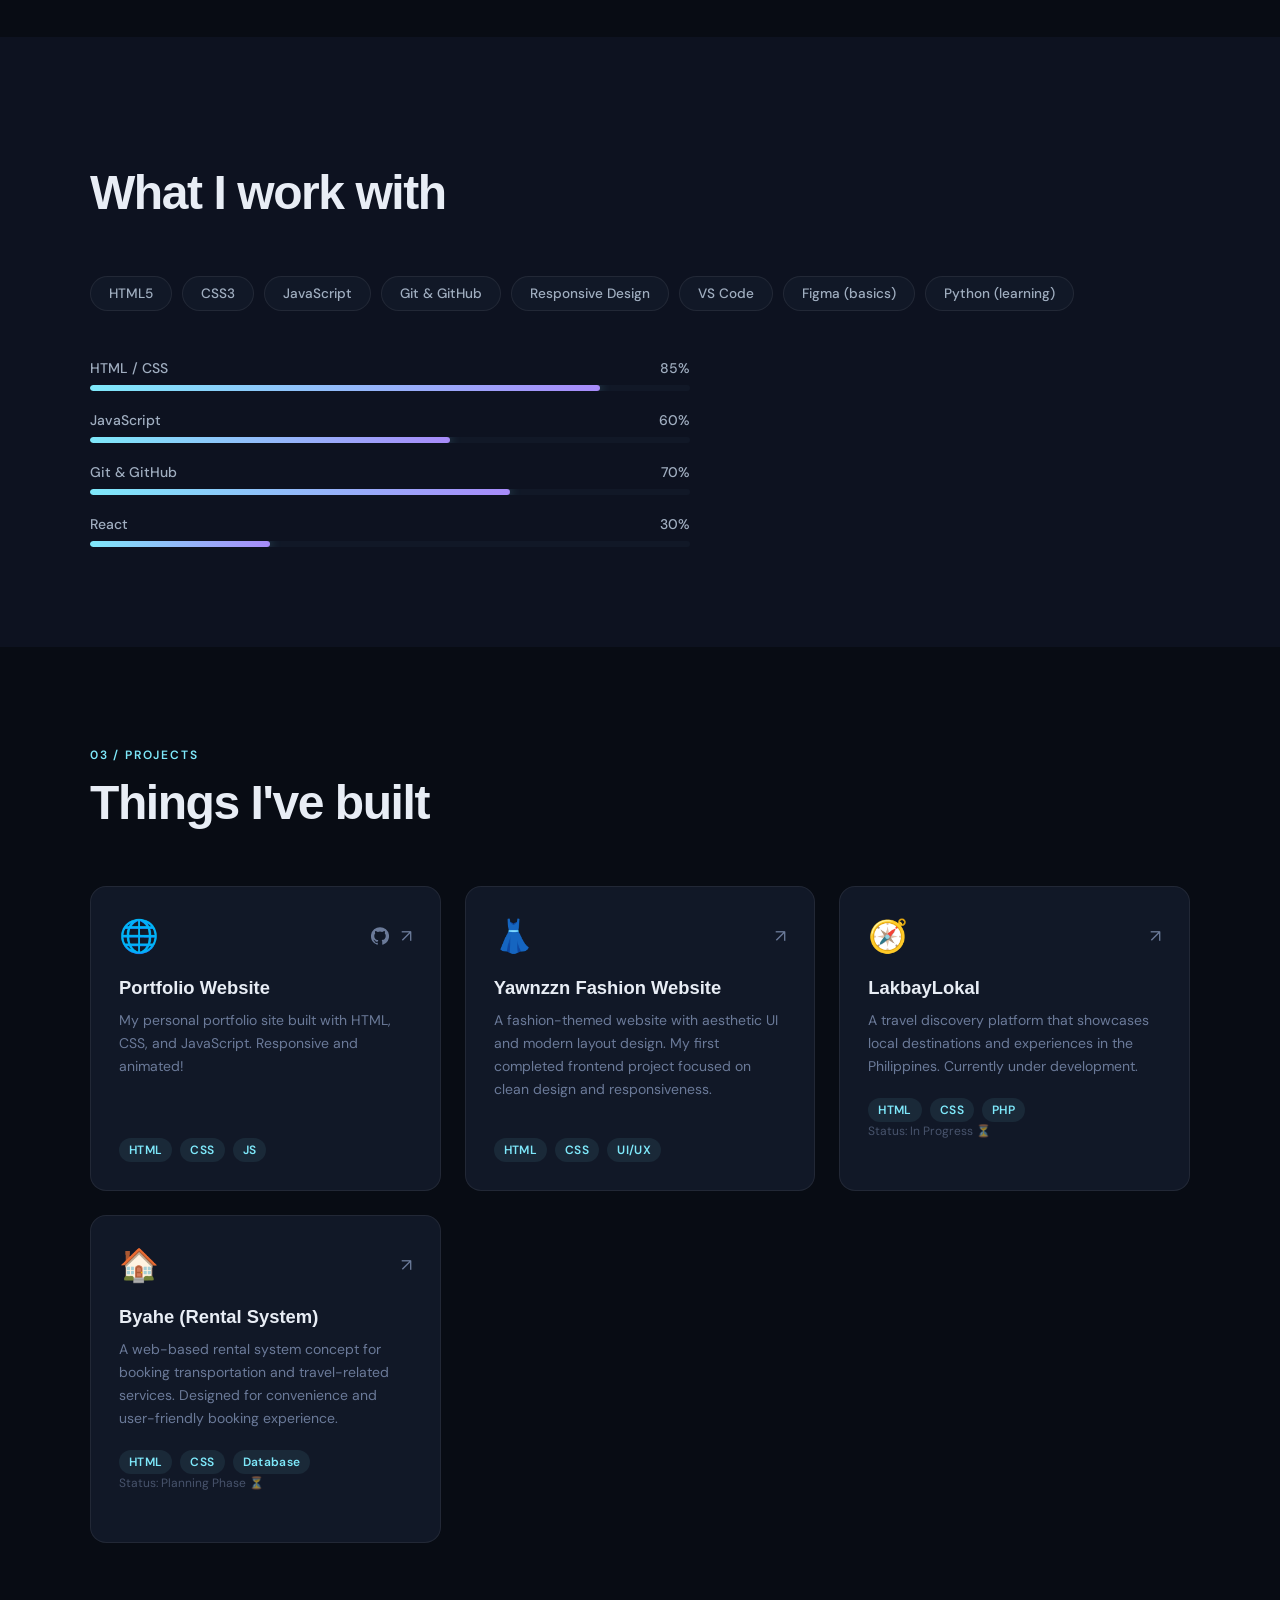
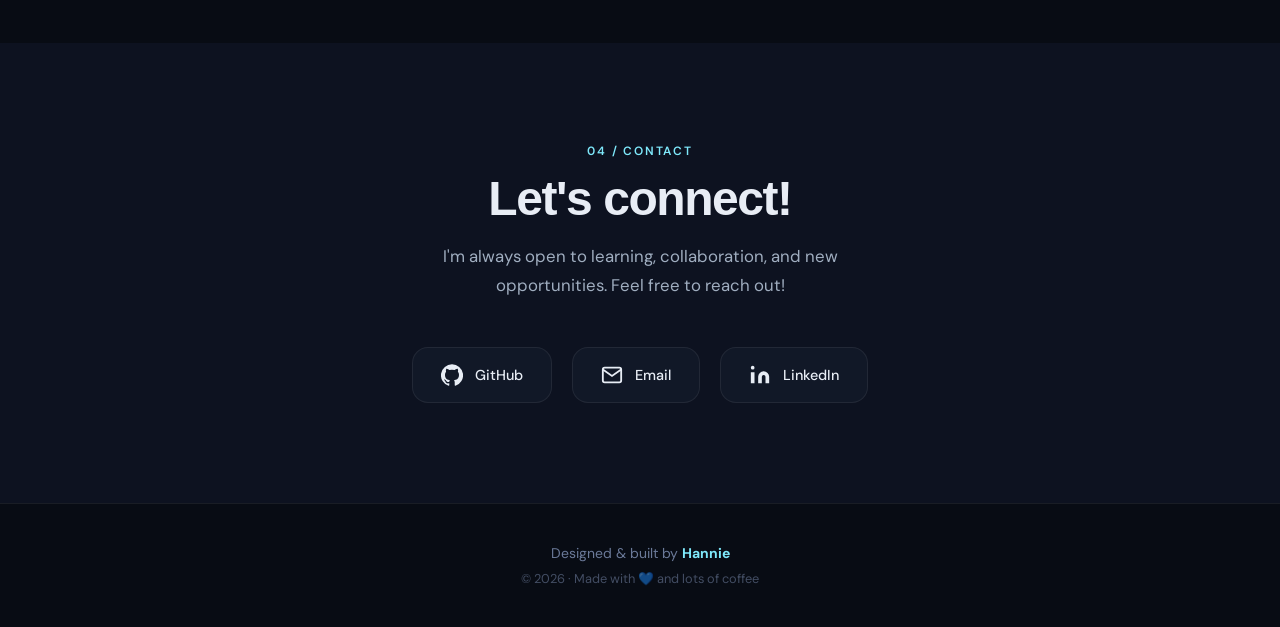
==== commit 1c5428bc: "remove folder: to test out if css will work" ====
--- a/index.html
+++ b/index.html
@@ -4,7 +4,7 @@
   <meta charset="UTF-8" />
   <meta name="viewport" content="width=device-width, initial-scale=1.0"/>
   <title>Jen Mae | Portfolio</title>
-  <link rel="stylesheet" href="css/style.css">
+  <link rel="stylesheet" href="style.css">
   <link href="https://fonts.googleapis.com/css2?family=Syne:wght@400;600;700;800&family=DM+Sans:wght@300;400;500&display=swap" rel="stylesheet"/>
 </head>
 <body>
--- a/style.css
+++ b/style.css
@@ -0,0 +1,855 @@
+/* =====================
+   ROOT & RESET
+======================== */
+:root {
+  --bg: #080c14;
+  --bg-alt: #0d1220;
+  --surface: #111827;
+  --surface-2: #1a2236;
+  --border: rgba(255,255,255,0.07);
+  --accent: #7ee8fa;
+  --accent-2: #a78bfa;
+  --accent-3: #f472b6;
+  --text: #e8edf5;
+  --text-muted: #6b7a99;
+  --text-soft: #a0aec0;
+  --glow: rgba(126, 232, 250, 0.15);
+  --font-head: 'Syne', sans-serif;
+  --font-body: 'DM Sans', sans-serif;
+  --radius: 16px;
+  --transition: all 0.35s cubic-bezier(0.4, 0, 0.2, 1);
+}
+
+*, *::before, *::after {
+  margin: 0;
+  padding: 0;
+  box-sizing: border-box;
+}
+
+html {
+  scroll-behavior: smooth;
+}
+
+body {
+  font-family: var(--font-body);
+  background: var(--bg);
+  color: var(--text);
+  overflow-x: hidden;
+  cursor: none;
+}
+
+/* =====================
+   NOISE TEXTURE
+======================== */
+.noise {
+  position: fixed;
+  inset: 0;
+  pointer-events: none;
+  z-index: 999;
+  opacity: 0.025;
+  background-image: url("data:image/svg+xml,%3Csvg viewBox='0 0 256 256' xmlns='http://www.w3.org/2000/svg'%3E%3Cfilter id='noise'%3E%3CfeTurbulence type='fractalNoise' baseFrequency='0.9' numOctaves='4' stitchTiles='stitch'/%3E%3C/filter%3E%3Crect width='100%25' height='100%25' filter='url(%23noise)'/%3E%3C/svg%3E");
+  background-repeat: repeat;
+  background-size: 200px 200px;
+}
+
+/* =====================
+   CURSOR
+======================== */
+.cursor {
+  width: 12px;
+  height: 12px;
+  background: var(--accent);
+  border-radius: 50%;
+  position: fixed;
+  pointer-events: none;
+  z-index: 9999;
+  transform: translate(-50%, -50%);
+  transition: transform 0.1s ease, width 0.2s ease, height 0.2s ease, background 0.2s ease;
+  mix-blend-mode: screen;
+}
+
+.cursor-trail {
+  width: 36px;
+  height: 36px;
+  border: 1px solid rgba(126, 232, 250, 0.4);
+  border-radius: 50%;
+  position: fixed;
+  pointer-events: none;
+  z-index: 9998;
+  transform: translate(-50%, -50%);
+  transition: all 0.15s ease;
+}
+
+body:hover .cursor { opacity: 1; }
+
+/* =====================
+   BLOBS
+======================== */
+.blob {
+  position: fixed;
+  border-radius: 50%;
+  filter: blur(80px);
+  pointer-events: none;
+  z-index: 0;
+  animation: blobFloat 12s ease-in-out infinite;
+}
+
+.blob-1 {
+  width: 500px; height: 500px;
+  background: radial-gradient(circle, rgba(126,232,250,0.12) 0%, transparent 70%);
+  top: -100px; left: -150px;
+  animation-delay: 0s;
+}
+.blob-2 {
+  width: 400px; height: 400px;
+  background: radial-gradient(circle, rgba(167,139,250,0.1) 0%, transparent 70%);
+  top: 40%; right: -100px;
+  animation-delay: -4s;
+}
+.blob-3 {
+  width: 350px; height: 350px;
+  background: radial-gradient(circle, rgba(244,114,182,0.08) 0%, transparent 70%);
+  bottom: 10%; left: 30%;
+  animation-delay: -8s;
+}
+
+@keyframes blobFloat {
+  0%, 100% { transform: translateY(0px) scale(1); }
+  33% { transform: translateY(-30px) scale(1.05); }
+  66% { transform: translateY(20px) scale(0.97); }
+}
+
+/* =====================
+   NAVBAR
+======================== */
+#navbar {
+  position: fixed;
+  top: 0; left: 0; right: 0;
+  z-index: 100;
+  display: flex;
+  align-items: center;
+  justify-content: space-between;
+  padding: 20px 48px;
+  background: transparent;
+  transition: var(--transition);
+}
+
+#navbar.scrolled {
+  background: rgba(8, 12, 20, 0.85);
+  backdrop-filter: blur(16px);
+  -webkit-backdrop-filter: blur(16px);
+  border-bottom: 1px solid var(--border);
+  padding: 14px 48px;
+}
+
+.nav-logo {
+  font-family: var(--font-head);
+  font-size: 1.5rem;
+  font-weight: 800;
+  color: var(--text);
+  letter-spacing: -0.03em;
+}
+.nav-logo span { color: var(--accent); }
+
+.nav-links {
+  list-style: none;
+  display: flex;
+  gap: 36px;
+}
+
+.nav-links a {
+  font-family: var(--font-body);
+  font-size: 0.875rem;
+  font-weight: 500;
+  color: var(--text-soft);
+  text-decoration: none;
+  letter-spacing: 0.02em;
+  position: relative;
+  transition: color 0.2s;
+}
+.nav-links a::after {
+  content: '';
+  position: absolute;
+  bottom: -4px; left: 0;
+  width: 0; height: 1px;
+  background: var(--accent);
+  transition: width 0.3s ease;
+}
+.nav-links a:hover { color: var(--accent); }
+.nav-links a:hover::after { width: 100%; }
+
+.menu-btn {
+  display: none;
+  flex-direction: column;
+  gap: 5px;
+  background: none;
+  border: none;
+  cursor: none;
+  padding: 4px;
+}
+.menu-btn span {
+  display: block;
+  width: 24px;
+  height: 2px;
+  background: var(--text);
+  transition: var(--transition);
+  transform-origin: center;
+}
+.menu-btn.open span:nth-child(1) { transform: rotate(45deg) translate(5px, 5px); }
+.menu-btn.open span:nth-child(2) { opacity: 0; }
+.menu-btn.open span:nth-child(3) { transform: rotate(-45deg) translate(5px, -5px); }
+
+/* =====================
+   MOBILE MENU
+======================== */
+.mobile-menu {
+  position: fixed;
+  inset: 0;
+  z-index: 99;
+  background: rgba(8, 12, 20, 0.97);
+  backdrop-filter: blur(20px);
+  display: flex;
+  align-items: center;
+  justify-content: center;
+  opacity: 0;
+  pointer-events: none;
+  transition: opacity 0.3s ease;
+}
+.mobile-menu.open {
+  opacity: 1;
+  pointer-events: all;
+}
+.mobile-menu ul {
+  list-style: none;
+  text-align: center;
+  display: flex;
+  flex-direction: column;
+  gap: 28px;
+}
+.mobile-menu a {
+  font-family: var(--font-head);
+  font-size: 2.5rem;
+  font-weight: 700;
+  color: var(--text);
+  text-decoration: none;
+  transition: color 0.2s;
+}
+.mobile-menu a:hover { color: var(--accent); }
+
+/* =====================
+   HERO
+======================== */
+.hero {
+  min-height: 100vh;
+  display: flex;
+  align-items: center;
+  justify-content: space-between;
+  padding: 120px 80px 80px;
+  position: relative;
+  overflow: hidden;
+  gap: 40px;
+}
+
+.hero-content {
+  max-width: 600px;
+  position: relative;
+  z-index: 1;
+}
+
+.hero-tag {
+  display: inline-flex;
+  align-items: center;
+  gap: 8px;
+  font-size: 0.8rem;
+  font-weight: 500;
+  letter-spacing: 0.1em;
+  text-transform: uppercase;
+  color: var(--accent);
+  border: 1px solid rgba(126,232,250,0.25);
+  padding: 6px 16px;
+  border-radius: 100px;
+  margin-bottom: 24px;
+  background: rgba(126,232,250,0.05);
+}
+
+.hero-title {
+  font-family: var(--font-head);
+  font-size: clamp(3rem, 7vw, 5.5rem);
+  font-weight: 800;
+  line-height: 1.05;
+  letter-spacing: -0.03em;
+  margin-bottom: 20px;
+}
+
+.name-highlight {
+  background: linear-gradient(135deg, var(--accent) 0%, var(--accent-2) 50%, var(--accent-3) 100%);
+  -webkit-background-clip: text;
+  -webkit-text-fill-color: transparent;
+  background-clip: text;
+  display: inline-block;
+}
+
+.emoji-wave {
+  display: inline-block;
+  animation: wave 2.5s ease-in-out infinite;
+  transform-origin: 70% 70%;
+  -webkit-text-fill-color: initial;
+  margin-left: 8px;
+  font-size: clamp(2rem, 5vw, 4rem);
+}
+@keyframes wave {
+  0%, 100% { transform: rotate(0deg); }
+  10% { transform: rotate(14deg); }
+  20% { transform: rotate(-8deg); }
+  30% { transform: rotate(14deg); }
+  40% { transform: rotate(-4deg); }
+  50% { transform: rotate(10deg); }
+  60% { transform: rotate(0deg); }
+}
+
+.hero-sub {
+  font-size: 1.125rem;
+  color: var(--text-soft);
+  margin-bottom: 36px;
+  line-height: 1.7;
+}
+
+.hero-cta {
+  display: flex;
+  gap: 16px;
+  flex-wrap: wrap;
+}
+
+.btn-primary {
+  display: inline-flex;
+  align-items: center;
+  gap: 10px;
+  padding: 14px 28px;
+  background: var(--accent);
+  color: #080c14;
+  border-radius: 100px;
+  font-weight: 700;
+  font-size: 0.9rem;
+  text-decoration: none;
+  letter-spacing: 0.01em;
+  transition: var(--transition);
+  box-shadow: 0 0 30px rgba(126,232,250,0.25);
+}
+.btn-primary:hover {
+  transform: translateY(-2px);
+  box-shadow: 0 0 50px rgba(126,232,250,0.4);
+}
+
+.btn-ghost {
+  display: inline-flex;
+  align-items: center;
+  gap: 8px;
+  padding: 14px 28px;
+  background: transparent;
+  color: var(--text);
+  border: 1px solid var(--border);
+  border-radius: 100px;
+  font-weight: 500;
+  font-size: 0.9rem;
+  text-decoration: none;
+  transition: var(--transition);
+}
+.btn-ghost:hover {
+  border-color: var(--accent);
+  color: var(--accent);
+  background: rgba(126,232,250,0.05);
+  transform: translateY(-2px);
+}
+
+/* Hero Visual */
+.hero-visual {
+  position: relative;
+  z-index: 1;
+  flex-shrink: 0;
+  display: flex;
+  flex-direction: column;
+  align-items: center;
+  gap: 20px;
+}
+
+.avatar-ring {
+  width: 220px;
+  height: 220px;
+  border-radius: 50%;
+  padding: 4px;
+  background: conic-gradient(from 0deg, var(--accent), var(--accent-2), var(--accent-3), var(--accent));
+  animation: spin 8s linear infinite;
+  position: relative;
+}
+
+@keyframes spin {
+  from { transform: rotate(0deg); }
+  to { transform: rotate(360deg); }
+}
+
+.avatar-inner {
+  width: 100%;
+  height: 100%;
+  border-radius: 50%;
+  background: var(--surface);
+  display: flex;
+  align-items: center;
+  justify-content: center;
+  font-family: var(--font-head);
+  font-size: 5rem;
+  font-weight: 800;
+  color: var(--accent);
+  animation: spin-reverse 8s linear infinite;
+}
+
+@keyframes spin-reverse {
+  from { transform: rotate(0deg); }
+  to { transform: rotate(-360deg); }
+}
+
+.status-badge {
+  display: flex;
+  align-items: center;
+  gap: 8px;
+  padding: 8px 18px;
+  background: var(--surface);
+  border: 1px solid var(--border);
+  border-radius: 100px;
+  font-size: 0.8rem;
+  color: var(--text-soft);
+  white-space: nowrap;
+}
+
+.dot {
+  width: 8px;
+  height: 8px;
+  border-radius: 50%;
+  background: #4ade80;
+  animation: pulse 2s ease-in-out infinite;
+}
+@keyframes pulse {
+  0%, 100% { box-shadow: 0 0 0 0 rgba(74,222,128,0.4); }
+  50% { box-shadow: 0 0 0 6px rgba(74,222,128,0); }
+}
+
+/* Scroll indicator */
+.scroll-indicator {
+  position: absolute;
+  bottom: 40px;
+  left: 50%;
+  transform: translateX(-50%);
+  display: flex;
+  flex-direction: column;
+  align-items: center;
+  gap: 8px;
+  color: var(--text-muted);
+  font-size: 0.7rem;
+  letter-spacing: 0.15em;
+  text-transform: uppercase;
+}
+.scroll-line {
+  width: 1px;
+  height: 40px;
+  background: linear-gradient(to bottom, var(--text-muted), transparent);
+  animation: scrollBounce 2s ease-in-out infinite;
+}
+@keyframes scrollBounce {
+  0%, 100% { transform: scaleY(1); opacity: 1; }
+  50% { transform: scaleY(0.5); opacity: 0.4; }
+}
+
+/* =====================
+   SECTIONS
+======================== */
+.section {
+  padding: 100px 80px;
+  position: relative;
+  z-index: 1;
+}
+
+.section-alt {
+  background: var(--bg-alt);
+}
+
+.section-inner {
+  max-width: 1100px;
+  margin: 0 auto;
+}
+
+.section-tag {
+  font-size: 0.75rem;
+  font-weight: 600;
+  letter-spacing: 0.15em;
+  text-transform: uppercase;
+  color: var(--accent);
+  margin-bottom: 12px;
+}
+
+.section-title {
+  font-family: var(--font-head);
+  font-size: clamp(2rem, 4vw, 3rem);
+  font-weight: 800;
+  letter-spacing: -0.03em;
+  margin-bottom: 56px;
+  color: var(--text);
+}
+
+/* =====================
+   REVEAL ANIMATION
+======================== */
+.reveal {
+  opacity: 0;
+  transform: translateY(30px);
+  transition: opacity 0.7s ease, transform 0.7s ease;
+}
+
+.reveal.visible {
+  opacity: 1;
+  transform: translateY(0);
+}
+
+/* =====================
+   ABOUT
+======================== */
+.about-grid {
+  display: grid;
+  grid-template-columns: 1fr 1fr;
+  gap: 48px;
+  align-items: start;
+}
+
+.about-text p {
+  color: var(--text-soft);
+  line-height: 1.8;
+  margin-bottom: 20px;
+  font-size: 1.05rem;
+}
+
+.about-stats {
+  display: flex;
+  gap: 32px;
+  margin-top: 36px;
+  padding-top: 28px;
+  border-top: 1px solid var(--border);
+}
+
+.stat strong {
+  display: block;
+  font-family: var(--font-head);
+  font-size: 1.25rem;
+  font-weight: 700;
+  color: var(--accent);
+}
+
+.stat span {
+  font-size: 0.8rem;
+  color: var(--text-muted);
+  text-transform: uppercase;
+  letter-spacing: 0.05em;
+}
+
+.about-deco {
+  display: flex;
+  flex-direction: column;
+  gap: 16px;
+}
+
+.deco-card {
+  background: var(--surface);
+  border: 1px solid var(--border);
+  border-radius: var(--radius);
+  padding: 20px 24px;
+  transition: var(--transition);
+}
+
+.deco-card:hover {
+  border-color: rgba(126,232,250,0.25);
+  transform: translateX(6px);
+  background: var(--surface-2);
+}
+
+.deco-icon {
+  font-size: 1.5rem;
+  margin-bottom: 8px;
+}
+
+.deco-card strong {
+  display: block;
+  font-family: var(--font-head);
+  font-size: 0.9rem;
+  font-weight: 700;
+  margin-bottom: 4px;
+  color: var(--text);
+}
+
+.deco-card p {
+  font-size: 0.875rem;
+  color: var(--text-muted);
+  line-height: 1.5;
+}
+
+/* =====================
+   SKILLS
+======================== */
+.skills-grid {
+  display: flex;
+  flex-wrap: wrap;
+  gap: 10px;
+  margin-bottom: 48px;
+}
+
+.skill-pill {
+  padding: 8px 18px;
+  background: var(--surface);
+  border: 1px solid var(--border);
+  border-radius: 100px;
+  font-size: 0.85rem;
+  font-weight: 500;
+  color: var(--text-soft);
+  cursor: default;
+  transition: var(--transition);
+}
+
+.skill-pill:hover {
+  border-color: var(--accent);
+  color: var(--accent);
+  background: rgba(126,232,250,0.06);
+  transform: translateY(-2px);
+}
+
+.progress-list {
+  display: flex;
+  flex-direction: column;
+  gap: 20px;
+  max-width: 600px;
+}
+
+.progress-label {
+  display: flex;
+  justify-content: space-between;
+  font-size: 0.875rem;
+  color: var(--text-soft);
+  margin-bottom: 8px;
+  font-weight: 500;
+}
+
+.progress-bar {
+  width: 100%;
+  height: 6px;
+  background: var(--surface);
+  border-radius: 100px;
+  overflow: hidden;
+}
+
+.progress-fill {
+  height: 100%;
+  width: 0%;
+  border-radius: 100px;
+  background: linear-gradient(90deg, var(--accent), var(--accent-2));
+  transition: width 1.2s cubic-bezier(0.4, 0, 0.2, 1);
+  box-shadow: 0 0 12px rgba(126,232,250,0.4);
+}
+
+/* =====================
+   PROJECTS
+======================== */
+.projects-grid {
+  display: grid;
+  grid-template-columns: repeat(auto-fill, minmax(300px, 1fr));
+  gap: 24px;
+}
+
+.project-card {
+  background: var(--surface);
+  border: 1px solid var(--border);
+  border-radius: var(--radius);
+  padding: 28px;
+  transition: var(--transition);
+  display: flex;
+  flex-direction: column;
+  position: relative;
+  overflow: hidden;
+}
+
+.project-card::before {
+  content: '';
+  position: absolute;
+  top: 0; left: 0; right: 0;
+  height: 2px;
+  background: linear-gradient(90deg, var(--accent), var(--accent-2), var(--accent-3));
+  transform: scaleX(0);
+  transform-origin: left;
+  transition: transform 0.4s ease;
+}
+
+.project-card:hover {
+  border-color: rgba(126,232,250,0.2);
+  transform: translateY(-6px);
+  background: var(--surface-2);
+  box-shadow: 0 20px 60px rgba(0,0,0,0.4);
+}
+
+.project-card:hover::before {
+  transform: scaleX(1);
+}
+
+.project-top {
+  display: flex;
+  align-items: center;
+  justify-content: space-between;
+  margin-bottom: 20px;
+}
+
+.project-icon {
+  font-size: 2rem;
+}
+
+.project-links {
+  display: flex;
+  gap: 12px;
+}
+
+.project-links a {
+  color: var(--text-muted);
+  text-decoration: none;
+  font-size: 1.1rem;
+  transition: color 0.2s;
+  display: flex;
+  align-items: center;
+}
+
+.project-links a:hover {
+  color: var(--accent);
+}
+
+.project-card h3 {
+  font-family: var(--font-head);
+  font-size: 1.15rem;
+  font-weight: 700;
+  color: var(--text);
+  margin-bottom: 10px;
+}
+
+.project-card p {
+  font-size: 0.875rem;
+  color: var(--text-muted);
+  line-height: 1.65;
+  flex: 1;
+  margin-bottom: 20px;
+}
+
+.project-tags {
+  display: flex;
+  gap: 8px;
+  flex-wrap: wrap;
+  margin-top: auto;
+}
+
+.project-tags span {
+  font-size: 0.75rem;
+  font-weight: 600;
+  color: var(--accent);
+  background: rgba(126,232,250,0.08);
+  padding: 4px 10px;
+  border-radius: 100px;
+  letter-spacing: 0.03em;
+}
+
+/* =====================
+   CONTACT
+======================== */
+.contact-inner {
+  text-align: center;
+}
+
+.contact-inner .section-title {
+  margin-bottom: 16px;
+}
+
+.contact-sub {
+  color: var(--text-soft);
+  max-width: 480px;
+  margin: 0 auto 48px;
+  font-size: 1.05rem;
+  line-height: 1.7;
+}
+
+.contact-links {
+  display: flex;
+  gap: 20px;
+  justify-content: center;
+  flex-wrap: wrap;
+}
+
+.contact-card {
+  display: flex;
+  align-items: center;
+  gap: 12px;
+  padding: 16px 28px;
+  background: var(--surface);
+  border: 1px solid var(--border);
+  border-radius: var(--radius);
+  color: var(--text);
+  text-decoration: none;
+  font-weight: 500;
+  font-size: 0.9rem;
+  transition: var(--transition);
+}
+
+.contact-card:hover {
+  border-color: var(--accent);
+  color: var(--accent);
+  transform: translateY(-3px);
+  background: var(--surface-2);
+  box-shadow: 0 10px 40px rgba(0,0,0,0.3);
+}
+
+/* =====================
+   FOOTER
+======================== */
+footer {
+  text-align: center;
+  padding: 40px 24px;
+  border-top: 1px solid var(--border);
+  color: var(--text-muted);
+  font-size: 0.875rem;
+}
+
+footer strong { color: var(--accent); }
+.footer-sub {
+  margin-top: 8px;
+  font-size: 0.8rem;
+  opacity: 0.6;
+}
+
+/* =====================
+   RESPONSIVE
+======================== */
+@media (max-width: 900px) {
+  #navbar { padding: 18px 28px; }
+  #navbar.scrolled { padding: 14px 28px; }
+  .nav-links { display: none; }
+  .menu-btn { display: flex; }
+
+  .hero {
+    flex-direction: column-reverse;
+    align-items: center;
+    text-align: center;
+    padding: 120px 28px 80px;
+  }
+
+  .hero-cta { justify-content: center; }
+
+  .section { padding: 72px 28px; }
+
+  .about-grid { grid-template-columns: 1fr; }
+
+  .avatar-ring { width: 160px; height: 160px; }
+  .avatar-inner { font-size: 3.5rem; }
+}
+
+@media (max-width: 600px) {
+  .projects-grid { grid-template-columns: 1fr; }
+  .hero-title { font-size: clamp(2.5rem, 10vw, 3.5rem); }
+  .contact-links { flex-direction: column; align-items: center; }
+}
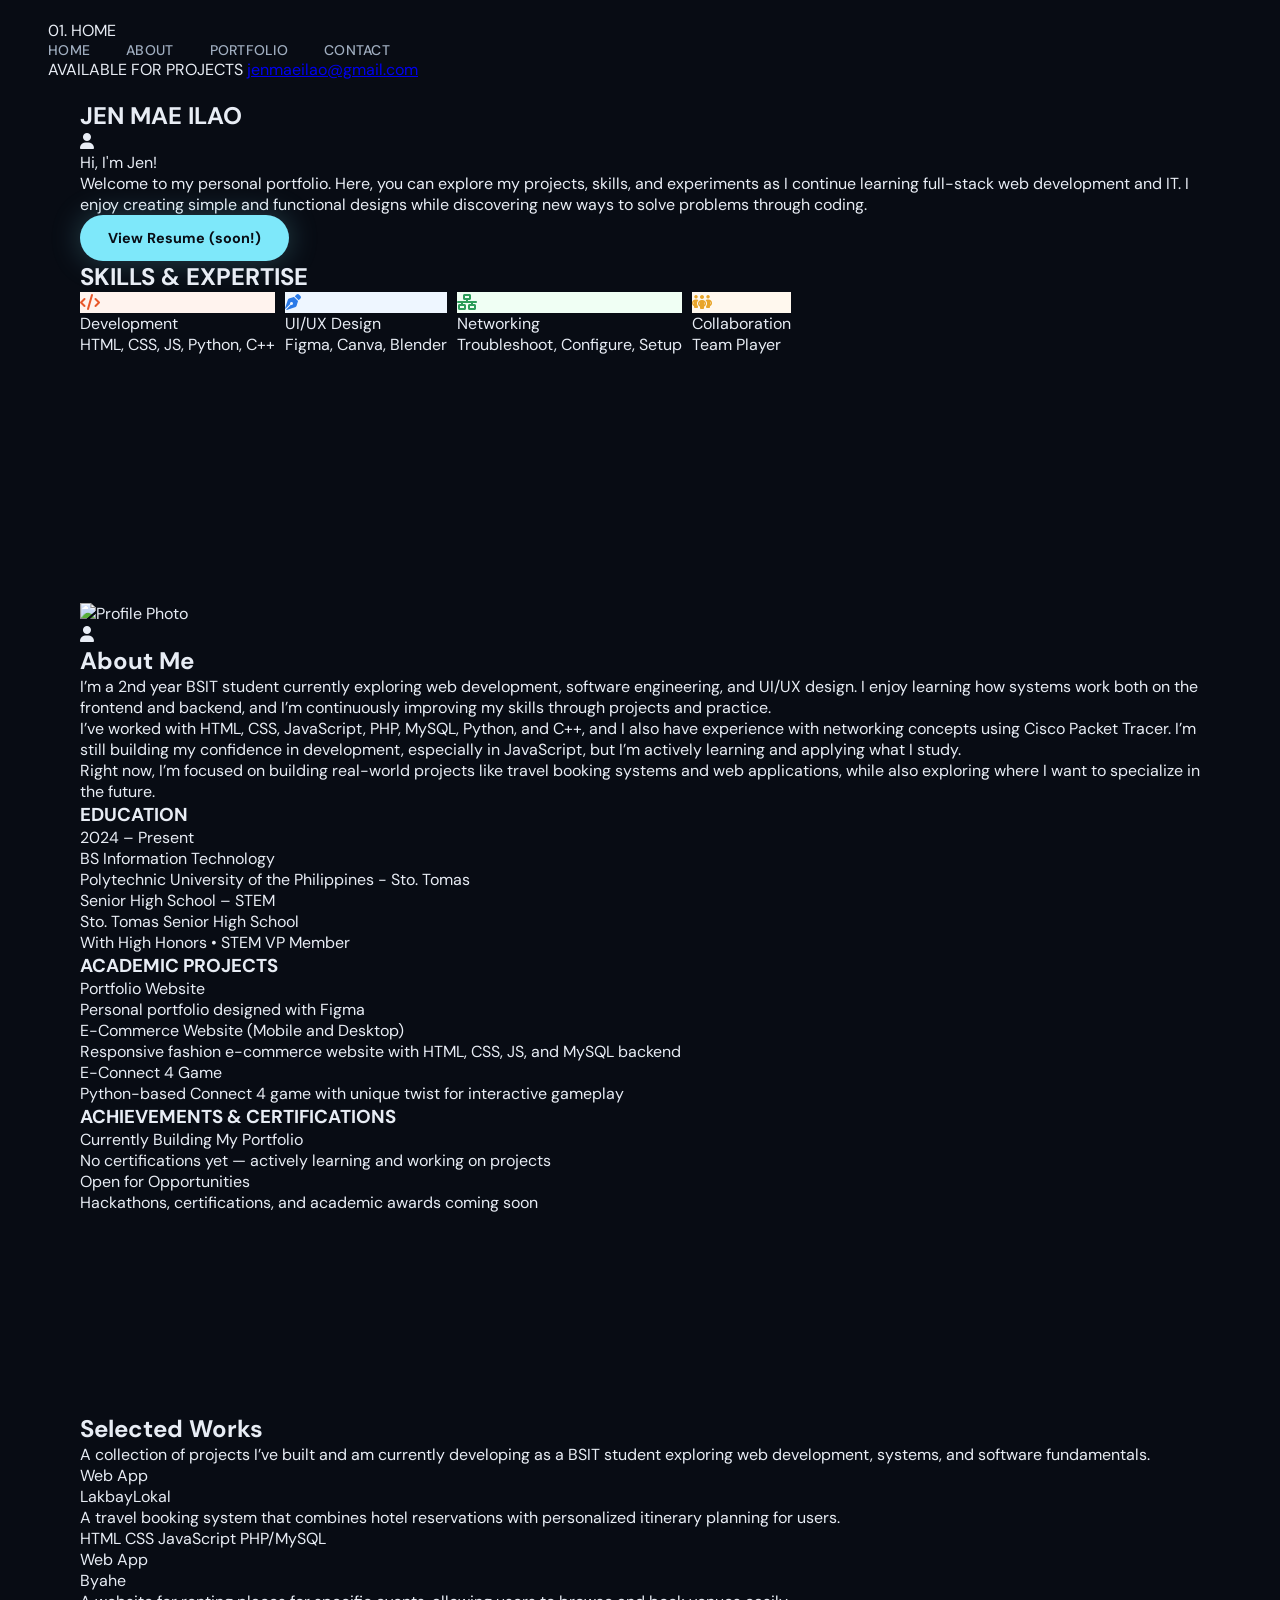
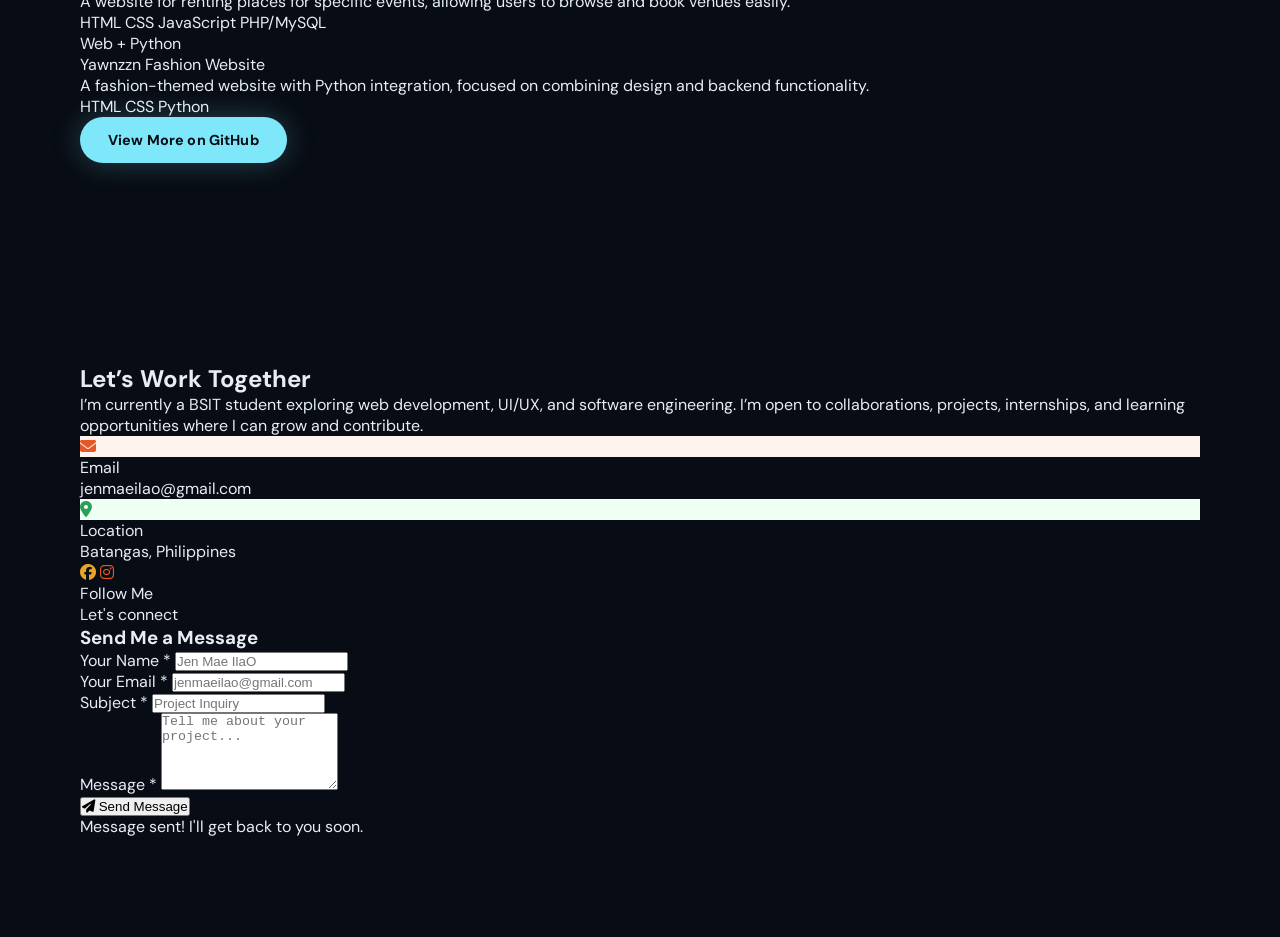
==== commit e6330c01: "redesign portfolio and update project content" ====
--- a/index.html
+++ b/index.html
@@ -1,267 +1,297 @@
 <!DOCTYPE html>
 <html lang="en">
+
 <head>
   <meta charset="UTF-8" />
-  <meta name="viewport" content="width=device-width, initial-scale=1.0"/>
-  <title>Jen Mae | Portfolio</title>
-  <link rel="stylesheet" href="style.css">
-  <link href="https://fonts.googleapis.com/css2?family=Syne:wght@400;600;700;800&family=DM+Sans:wght@300;400;500&display=swap" rel="stylesheet"/>
+  <meta name="viewport" content="width=device-width, initial-scale=1.0" />
+  <title>My Portfolio</title>
+  <link rel="stylesheet" href="css/style.css" />
+  <link rel="preconnect" href="https://fonts.googleapis.com" />
+  <link rel="preconnect" href="https://fonts.gstatic.com" crossorigin />
+  <link
+    href="https://fonts.googleapis.com/css2?family=Playfair+Display:wght@700;900&family=DM+Sans:wght@300;400;500;600&display=swap"
+    rel="stylesheet" />
+  <link rel="stylesheet" href="https://cdnjs.cloudflare.com/ajax/libs/font-awesome/6.5.0/css/all.min.css" />
 </head>
+
 <body>
 
-  <!-- Custom cursor -->
-  <div class="cursor" id="cursor"></div>
-  <div class="cursor-trail" id="cursorTrail"></div>
-
-  <!-- Noise overlay -->
-  <div class="noise"></div>
-
-  <!-- Floating blobs -->
-  <div class="blob blob-1"></div>
-  <div class="blob blob-2"></div>
-  <div class="blob blob-3"></div>
-
-  <!-- NAV -->
-  <nav id="navbar">
-    <div class="nav-logo">jen<span>.</span></div>
-    <ul class="nav-links">
-      <li><a href="#about">About</a></li>
-      <li><a href="#skills">Skills</a></li>
-      <li><a href="#projects">Projects</a></li>
-      <li><a href="#contact">Contact</a></li>
-    </ul>
-    <button class="menu-btn" id="menuBtn" aria-label="Toggle menu">
-      <span></span><span></span><span></span>
-    </button>
-  </nav>
-
-  <!-- MOBILE MENU -->
-  <div class="mobile-menu" id="mobileMenu">
-    <ul>
-      <li><a href="#about" class="mob-link">About</a></li>
-      <li><a href="#skills" class="mob-link">Skills</a></li>
-      <li><a href="#projects" class="mob-link">Projects</a></li>
-      <li><a href="#contact" class="mob-link">Contact</a></li>
-    </ul>
-  </div>
-
-  <!-- HERO -->
-  <section class="hero" id="hero">
-    <div class="hero-content">
-      <p class="hero-tag reveal">✦ BSIT Student · Future Software Engineer</p>
-      <h1 class="hero-title reveal">
-        Hi, I'm <br/>
-        <span class="name-highlight">Jen Mae</span>
-        <span class="emoji-wave">👩🏻‍💻</span>
-      </h1>
-      <p class="hero-sub reveal">I build things for the web — one project at a time.</p>
-      <div class="hero-cta reveal">
-        <a href="https://github.com/" target="_blank" class="btn-primary">
-          <svg width="18" height="18" viewBox="0 0 24 24" fill="currentColor"><path d="M12 .3a12 12 0 0 0-3.79 23.4c.6.1.82-.26.82-.57v-2c-3.34.72-4.04-1.61-4.04-1.61-.55-1.39-1.34-1.76-1.34-1.76-1.09-.75.08-.74.08-.74 1.2.09 1.84 1.24 1.84 1.24 1.07 1.83 2.8 1.3 3.49 1 .1-.78.42-1.31.76-1.61-2.67-.3-5.47-1.33-5.47-5.93 0-1.31.47-2.38 1.24-3.22-.14-.3-.54-1.52.1-3.18 0 0 1.01-.32 3.3 1.23a11.5 11.5 0 0 1 6 0c2.29-1.55 3.3-1.23 3.3-1.23.64 1.66.24 2.88.12 3.18.77.84 1.23 1.91 1.23 3.22 0 4.61-2.8 5.63-5.48 5.92.43.37.81 1.1.81 2.22v3.29c0 .31.21.67.82.56A12 12 0 0 0 12 .3z"/></svg>
-          View GitHub
-        </a>
-        <a href="#projects" class="btn-ghost">See Projects ↓</a>
-      </div>
-    </div>
-
-    <div class="hero-visual reveal">
-      <div class="avatar-ring">
-        <div class="avatar-inner">J</div>
-      </div>
-      <div class="status-badge">
-        <span class="dot"></span> Open to opportunities
-      </div>
-    </div>
-
-    <div class="scroll-indicator">
-      <span>scroll</span>
-      <div class="scroll-line"></div>
-    </div>
-  </section>
-
-  <!-- ABOUT -->
-  <section class="section" id="about">
-    <div class="section-inner">
-      <p class="section-tag reveal">01 / About</p>
-      <h2 class="section-title reveal">A little about me</h2>
-      <div class="about-grid">
-        <div class="about-text reveal">
-          <p>I'm a BSIT student with a passion for creating clean, functional web experiences. Currently leveling up my skills in HTML, CSS, JavaScript, and beyond.</p>
-          <p>When I'm not coding, you'll find me exploring new tech, watching dev tutorials, or dreaming up my next project idea.</p>
-          <div class="about-stats">
-            <div class="stat">
-              <strong>BSIT</strong>
-              <span>Degree</span>
+  <!-- ========== NAVBAR ========== -->
+  <header class="navbar" id="navbar">
+    <div class="nav-inner">
+      <span class="nav-breadcrumb" id="nav-breadcrumb">01. HOME</span>
+      <nav class="nav-links">
+        <a href="#home" class="nav-link active" data-section="home">HOME</a>
+        <a href="#about" class="nav-link" data-section="about">ABOUT</a>
+        <a href="#portfolio" class="nav-link" data-section="portfolio">PORTFOLIO</a>
+        <a href="#contact" class="nav-link" data-section="contact">CONTACT</a>
+      </nav>
+      <div class="nav-email">
+        <span class="available-label">AVAILABLE FOR PROJECTS</span>
+        <a href="mailto:jenmaeilao@gmail.com" class="email-link">jenmaeilao@gmail.com</a>
+      </div>
+    </div>
+  </header>
+
+  <!-- ========== HOME ========== -->
+  <section id="home" class="section section-home">
+    <div class="home-content">
+      <div class="home-text">
+        <h1 class="hero-name">JEN MAE ILAO</h1>
+        <div class="home-intro">
+          <div class="intro-photo">
+            <div class="photo-placeholder">
+              <i class="fa-solid fa-user"></i>
             </div>
-            <div class="stat">
-              <strong>Web Dev</strong>
-              <span>Focus Area</span>
+          </div>
+          <div class="intro-body">
+            <p class="greeting">Hi, I'm Jen!</p>
+            <p class="intro-desc">Welcome to my personal portfolio. Here, you can explore my projects, skills, and
+              experiments as I continue learning full-stack web development and IT. I enjoy creating simple and
+              functional designs while discovering new ways to solve problems through coding.</p>
+            <a href="#" class="btn-primary">View Resume (soon!)</a>
+          </div>
+        </div>
+      </div>
+
+      <div class="skills-section">
+        <h2 class="section-label">SKILLS &amp; EXPERTISE</h2>
+        <div class="skills-grid">
+          <div class="skill-card">
+            <div class="skill-icon" style="background:#fff3ee"><i class="fa-solid fa-code" style="color:#e8572a"></i>
             </div>
-            <div class="stat">
-              <strong>PH</strong>
-              <span>Based</span>
+            <p class="skill-name">Development</p>
+            <p class="skill-tags">HTML, CSS, JS, Python, C++</p>
+          </div>
+          <div class="skill-card">
+            <div class="skill-icon" style="background:#eef6ff"><i class="fa-solid fa-pen-nib" style="color:#2a7ae8"></i>
             </div>
-          </div>
-        </div>
-        <div class="about-deco reveal">
-          <div class="deco-card">
-            <div class="deco-icon">🎯</div>
-            <strong>Goal</strong>
-            <p>Become a full-stack software engineer</p>
-          </div>
-          <div class="deco-card">
-            <div class="deco-icon">📚</div>
-            <strong>Learning</strong>
-            <p>JavaScript, React, and backend basics</p>
-          </div>
-          <div class="deco-card">
-            <div class="deco-icon">💡</div>
-            <strong>Passion</strong>
-            <p>Building things that are useful & beautiful</p>
-          </div>
-        </div>
-      </div>
-    </div>
-  </section>
-
-  <!-- SKILLS -->
-  <section class="section section-alt" id="skills">
-    <div class="section-inner">
-      <p class="section-tag reveal">02 / Skills</p>
-      <h2 class="section-title reveal">What I work with</h2>
-      <div class="skills-grid reveal">
-        <div class="skill-pill">HTML5</div>
-        <div class="skill-pill">CSS3</div>
-        <div class="skill-pill">JavaScript</div>
-        <div class="skill-pill">Git &amp; GitHub</div>
-        <div class="skill-pill">Responsive Design</div>
-        <div class="skill-pill">VS Code</div>
-        <div class="skill-pill">Figma (basics)</div>
-        <div class="skill-pill">Python (learning)</div>
-      </div>
-
-      <div class="progress-list reveal">
-        <div class="progress-item">
-          <div class="progress-label"><span>HTML / CSS</span><span>85%</span></div>
-          <div class="progress-bar"><div class="progress-fill" data-width="85"></div></div>
-        </div>
-        <div class="progress-item">
-          <div class="progress-label"><span>JavaScript</span><span>60%</span></div>
-          <div class="progress-bar"><div class="progress-fill" data-width="60"></div></div>
-        </div>
-        <div class="progress-item">
-          <div class="progress-label"><span>Git &amp; GitHub</span><span>70%</span></div>
-          <div class="progress-bar"><div class="progress-fill" data-width="70"></div></div>
-        </div>
-        <div class="progress-item">
-          <div class="progress-label"><span>React</span><span>30%</span></div>
-          <div class="progress-bar"><div class="progress-fill" data-width="30"></div></div>
-        </div>
-      </div>
-    </div>
-  </section>
-
-  <!-- PROJECTS -->
-  <section class="section" id="projects">
-    <div class="section-inner">
-      <p class="section-tag reveal">03 / Projects</p>
-      <h2 class="section-title reveal">Things I've built</h2>
-      <div class="projects-grid">
-
-        <div class="project-card reveal">
-          <div class="project-top">
-            <span class="project-icon">🌐</span>
-            <div class="project-links">
-              <a href="https://github.com/" target="_blank" title="View Code">
-                <svg width="18" height="18" viewBox="0 0 24 24" fill="currentColor"><path d="M12 .3a12 12 0 0 0-3.79 23.4c.6.1.82-.26.82-.57v-2c-3.34.72-4.04-1.61-4.04-1.61-.55-1.39-1.34-1.76-1.34-1.76-1.09-.75.08-.74.08-.74 1.2.09 1.84 1.24 1.84 1.24 1.07 1.83 2.8 1.3 3.49 1 .1-.78.42-1.31.76-1.61-2.67-.3-5.47-1.33-5.47-5.93 0-1.31.47-2.38 1.24-3.22-.14-.3-.54-1.52.1-3.18 0 0 1.01-.32 3.3 1.23a11.5 11.5 0 0 1 6 0c2.29-1.55 3.3-1.23 3.3-1.23.64 1.66.24 2.88.12 3.18.77.84 1.23 1.91 1.23 3.22 0 4.61-2.8 5.63-5.48 5.92.43.37.81 1.1.81 2.22v3.29c0 .31.21.67.82.56A12 12 0 0 0 12 .3z"/></svg>
-              </a>
-              <a href="#" target="_blank" title="Live Demo">↗</a>
-            </div>
-          </div>
-          <h3>Portfolio Website</h3>
-          <p>My personal portfolio site built with HTML, CSS, and JavaScript. Responsive and animated!</p>
-          <div class="project-tags">
-            <span>HTML</span><span>CSS</span><span>JS</span>
-          </div>
-        </div>
-
-    <div class="project-card reveal">
-        <div class="project-top">
-            <span class="project-icon">👗</span>
-            <div class="project-links">
-            <a href="https://github.com/" target="_blank" title="View Code">↗</a>
-            </div>
-        </div>
-        <h3>Yawnzzn Fashion Website</h3>
-        <p>A fashion-themed website with aesthetic UI and modern layout design. My first completed frontend project focused on clean design and responsiveness.</p>
-        <div class="project-tags">
-            <span>HTML</span><span>CSS</span><span>UI/UX</span>
-        </div>
-        </div>
-
-        <div class="project-card reveal">
-        <div class="project-top">
-            <span class="project-icon">🧭</span>
-            <div class="project-links">
-            <a href="#" target="_blank" title="View Code">↗</a>
-            </div>
-        </div>
-        <h3>LakbayLokal</h3>
-        <p>A travel discovery platform that showcases local destinations and experiences in the Philippines. Currently under development.</p>
-        <div class="project-tags">
-            <span>HTML</span><span>CSS</span><span>PHP</span>
-        </div>
-        <p style="opacity:0.6; font-size:12px;">Status: In Progress ⏳</p>
-        </div>
-
-        <div class="project-card reveal">
-        <div class="project-top">
-            <span class="project-icon">🏠</span>
-            <div class="project-links">
-            <a href="#" target="_blank" title="View Code">↗</a>
-            </div>
-        </div>
-        <h3>Byahe (Rental System)</h3>
-        <p>A web-based rental system concept for booking transportation and travel-related services. Designed for convenience and user-friendly booking experience.</p>
-        <div class="project-tags">
-            <span>HTML</span><span>CSS</span><span>Database</span>
-        </div>
-        <p style="opacity:0.6; font-size:12px;">Status: Planning Phase ⏳</p>
-        </div>
-
-      </div>
-    </div>
-  </section>
-
-  <!-- CONTACT -->
-  <section class="section section-alt" id="contact">
-    <div class="section-inner contact-inner">
-      <p class="section-tag reveal">04 / Contact</p>
-      <h2 class="section-title reveal">Let's connect!</h2>
-      <p class="contact-sub reveal">I'm always open to learning, collaboration, and new opportunities. Feel free to reach out!</p>
-      <div class="contact-links reveal">
-        <a href="https://github.com/" target="_blank" class="contact-card">
-          <svg width="22" height="22" viewBox="0 0 24 24" fill="currentColor"><path d="M12 .3a12 12 0 0 0-3.79 23.4c.6.1.82-.26.82-.57v-2c-3.34.72-4.04-1.61-4.04-1.61-.55-1.39-1.34-1.76-1.34-1.76-1.09-.75.08-.74.08-.74 1.2.09 1.84 1.24 1.84 1.24 1.07 1.83 2.8 1.3 3.49 1 .1-.78.42-1.31.76-1.61-2.67-.3-5.47-1.33-5.47-5.93 0-1.31.47-2.38 1.24-3.22-.14-.3-.54-1.52.1-3.18 0 0 1.01-.32 3.3 1.23a11.5 11.5 0 0 1 6 0c2.29-1.55 3.3-1.23 3.3-1.23.64 1.66.24 2.88.12 3.18.77.84 1.23 1.91 1.23 3.22 0 4.61-2.8 5.63-5.48 5.92.43.37.81 1.1.81 2.22v3.29c0 .31.21.67.82.56A12 12 0 0 0 12 .3z"/></svg>
-          <span>GitHub</span>
-        </a>
-        <a href="mailto:hannie@email.com" class="contact-card">
-          <svg width="22" height="22" viewBox="0 0 24 24" fill="none" stroke="currentColor" stroke-width="2"><path d="M4 4h16c1.1 0 2 .9 2 2v12c0 1.1-.9 2-2 2H4c-1.1 0-2-.9-2-2V6c0-1.1.9-2 2-2z"/><polyline points="22,6 12,13 2,6"/></svg>
-          <span>Email</span>
-        </a>
-        <a href="https://linkedin.com/" target="_blank" class="contact-card">
-          <svg width="22" height="22" viewBox="0 0 24 24" fill="currentColor"><path d="M16 8a6 6 0 0 1 6 6v7h-4v-7a2 2 0 0 0-2-2 2 2 0 0 0-2 2v7h-4v-7a6 6 0 0 1 6-6zM2 9h4v12H2z"/><circle cx="4" cy="4" r="2"/></svg>
-          <span>LinkedIn</span>
-        </a>
-      </div>
-    </div>
-  </section>
-
-  <!-- FOOTER -->
-  <footer>
-    <p>Designed &amp; built by <strong>Hannie</strong></p>
-    <p class="footer-sub">© 2026 · Made with 💙 and lots of coffee</p>
-  </footer>
+            <p class="skill-name">UI/UX Design</p>
+            <p class="skill-tags">Figma, Canva, Blender</p>
+          </div>
+          <div class="skill-card">
+            <div class="skill-icon" style="background:#f0fff4"><i class="fa-solid fa-network-wired"
+                style="color:#2e9e5b"></i></div>
+            <p class="skill-name">Networking</p>
+            <p class="skill-tags">Troubleshoot, Configure, Setup</p>
+          </div>
+          <div class="skill-card">
+            <div class="skill-icon" style="background:#fff8ee"><i class="fa-solid fa-people-group"
+                style="color:#e8a52a"></i></div>
+            <p class="skill-name">Collaboration</p>
+            <p class="skill-tags">Team Player</p>
+          </div>
+        </div>
+      </div>
+    </div>
+  </section>
+
+  <!-- ========== ABOUT ========== -->
+  <section id="about" class="section section-about">
+    <div class="about-content">
+      <div class="about-photo">
+        <div class="photo-frame">
+          <img src="#" alt="Profile Photo" onerror="this.parentElement.classList.add('no-img')" />
+          <div class="photo-fallback"><i class="fa-solid fa-user"></i></div>
+        </div>
+      </div>
+      <div class="about-body">
+        <h2 class="about-heading">About Me</h2>
+        <p> I’m a 2nd year BSIT student currently exploring web development, software engineering, and UI/UX design. I
+          enjoy learning how systems work both on the frontend and backend, and I’m continuously improving my skills
+          through projects and practice. </p>
+        <p> I’ve worked with HTML, CSS, JavaScript, PHP, MySQL, Python, and C++, and I also have experience with
+          networking concepts using Cisco Packet Tracer. I’m still building my confidence in development, especially in
+          JavaScript, but I’m actively learning and applying what I study. </p>
+        <p> Right now, I’m focused on building real-world projects like travel booking systems and web applications,
+          while also exploring where I want to specialize in the future. </p>
+      </div>
+    </div>
+    </div>
+
+    <div class="about-details">
+      <div class="about-col">
+        <h3 class="col-heading orange">EDUCATION</h3>
+        <div class="edu-item">
+          <span class="edu-year">2024 – Present</span>
+          <p class="edu-title">BS Information Technology</p>
+          <p class="edu-sub">Polytechnic University of the Philippines - Sto. Tomas</p>
+        </div>
+        <div class="edu-item">
+          <p class="edu-title">Senior High School – STEM</p>
+          <p class="edu-sub">Sto. Tomas Senior High School</p>
+          <p class="edu-sub">With High Honors • STEM VP Member</p>
+        </div>
+      </div>
+      <div class="about-col">
+        <h3 class="col-heading teal">ACADEMIC PROJECTS</h3>
+        <div class="project-item">
+          <p class="project-title">Portfolio Website</p>
+          <p class="project-sub">Personal portfolio designed with Figma</p>
+        </div>
+        <div class="project-item">
+          <p class="project-title">E-Commerce Website (Mobile and Desktop)</p>
+          <p class="project-sub">Responsive fashion e-commerce website with HTML, CSS, JS, and MySQL backend</p>
+        </div>
+        <div class="project-item">
+          <p class="project-title">E-Connect 4 Game</p>
+          <p class="project-sub">Python-based Connect 4 game with unique twist for interactive gameplay</p>
+        </div>
+      </div>
+    </div>
+
+    <div class="achievements">
+      <h3 class="col-heading orange">ACHIEVEMENTS &amp; CERTIFICATIONS</h3>
+      <div class="ach-grid">
+
+        <div class="ach-card">
+          <p class="ach-title">Currently Building My Portfolio</p>
+          <p class="ach-sub">No certifications yet — actively learning and working on projects</p>
+        </div>
+
+        <div class="ach-card">
+          <p class="ach-title">Open for Opportunities</p>
+          <p class="ach-sub">Hackathons, certifications, and academic awards coming soon</p>
+        </div>
+      </div>
+    </div>
+    </div>
+  </section>
+
+  <!-- ========== PORTFOLIO ========== -->
+  <section id="portfolio" class="section section-portfolio">
+    <div class="portfolio-header">
+      <h2 class="portfolio-title">Selected Works</h2>
+      <p class="portfolio-desc">
+        A collection of projects I’ve built and am currently developing as a BSIT student exploring web development,
+        systems, and software fundamentals.
+      </p>
+    </div>
+
+    <div class="works-grid">
+
+      <!-- LakbayLokal -->
+      <div class="work-card">
+        <div class="work-badge web-design">Web App</div>
+        <div class="work-thumb"></div>
+        <div class="work-info">
+          <p class="work-title">LakbayLokal</p>
+          <p class="work-desc">
+            A travel booking system that combines hotel reservations with personalized itinerary planning for users.
+          </p>
+          <div class="work-tags">
+            <span class="tag">HTML</span>
+            <span class="tag">CSS</span>
+            <span class="tag">JavaScript</span>
+            <span class="tag">PHP/MySQL</span>
+          </div>
+        </div>
+      </div>
+
+      <!-- Byahe -->
+      <div class="work-card">
+        <div class="work-badge web-design">Web App</div>
+        <div class="work-thumb"></div>
+        <div class="work-info">
+          <p class="work-title">Byahe</p>
+          <p class="work-desc">
+            A website for renting places for specific events, allowing users to browse and book venues easily.
+          </p>
+          <div class="work-tags">
+            <span class="tag">HTML</span>
+            <span class="tag">CSS</span>
+            <span class="tag">JavaScript</span>
+            <span class="tag">PHP/MySQL</span>
+          </div>
+        </div>
+      </div>
+
+      <!-- Yawnzzn Fashion -->
+      <div class="work-card">
+        <div class="work-badge python">Web + Python</div>
+        <div class="work-thumb"></div>
+        <div class="work-info">
+          <p class="work-title">Yawnzzn Fashion Website</p>
+          <p class="work-desc">
+            A fashion-themed website with Python integration, focused on combining design and backend functionality.
+          </p>
+          <div class="work-tags">
+            <span class="tag">HTML</span>
+            <span class="tag">CSS</span>
+            <span class="tag">Python</span>
+          </div>
+        </div>
+      </div>
+
+    </div>
+
+    <div class="portfolio-cta">
+      <a href="https://github.com/YOURUSERNAME" class="btn-primary">
+        View More on GitHub
+      </a>
+    </div>
+  </section>
+
+  <!-- ========== CONTACT ========== -->
+  <section id="contact" class="section section-contact">
+    <div class="contact-header">
+      <h2 class="contact-title">Let’s Work Together</h2>
+      <p class="contact-desc">
+        I’m currently a BSIT student exploring web development, UI/UX, and software engineering. I’m open to
+        collaborations, projects, internships, and learning opportunities where I can grow and contribute.
+      </p>
+    </div>
+    <div class="contact-info">
+      <div class="info-card">
+        <div class="info-icon" style="background:#fff3ee"><i class="fa-solid fa-envelope" style="color:#e8572a"></i>
+        </div>
+        <p class="info-label">Email</p>
+        <p class="info-value">jenmaeilao@gmail.com</p>
+      </div>
+      <div class="info-card">
+        <div class="info-icon" style="background:#f0fff4"><i class="fa-solid fa-location-dot" style="color:#2e9e5b"></i>
+        </div>
+        <p class="info-label">Location</p>
+        <p class="info-value">Batangas, Philippines</p>
+      </div>
+      <div class="info-card">
+        <div class="info-icon socials-icon">
+          <i class="fa-brands fa-facebook" style="color:#e8a52a"></i>
+          <i class="fa-brands fa-instagram" style="color:#e8572a"></i>
+        </div>
+        <p class="info-label">Follow Me</p>
+        <p class="info-value">Let's connect</p>
+      </div>
+    </div>
+
+    <form class="contact-form" id="contactForm">
+      <h3 class="form-heading">Send Me a Message</h3>
+      <div class="form-row">
+        <div class="form-group">
+          <label>Your Name *</label>
+          <input type="text" placeholder="Jen Mae IlaO" required />
+        </div>
+        <div class="form-group">
+          <label>Your Email *</label>
+          <input type="email" placeholder="jenmaeilao@gmail.com" required />
+        </div>
+      </div>
+      <div class="form-group">
+        <label>Subject *</label>
+        <input type="text" placeholder="Project Inquiry" />
+      </div>
+      <div class="form-group">
+        <label>Message *</label>
+        <textarea rows="5" placeholder="Tell me about your project..." required></textarea>
+      </div>
+      <button type="submit" class="btn-send">
+        <i class="fa-solid fa-paper-plane"></i> Send Message
+      </button>
+      <p class="form-success" id="formSuccess">Message sent! I'll get back to you soon.</p>
+    </form>
+  </section>
 
   <script src="script.js"></script>
 </body>
+
 </html>
--- a/css/style.css
+++ b/css/style.css
@@ -0,0 +1,855 @@
+/* =====================
+   ROOT & RESET
+======================== */
+:root {
+  --bg: #080c14;
+  --bg-alt: #0d1220;
+  --surface: #111827;
+  --surface-2: #1a2236;
+  --border: rgba(255,255,255,0.07);
+  --accent: #7ee8fa;
+  --accent-2: #a78bfa;
+  --accent-3: #f472b6;
+  --text: #e8edf5;
+  --text-muted: #6b7a99;
+  --text-soft: #a0aec0;
+  --glow: rgba(126, 232, 250, 0.15);
+  --font-head: 'Syne', sans-serif;
+  --font-body: 'DM Sans', sans-serif;
+  --radius: 16px;
+  --transition: all 0.35s cubic-bezier(0.4, 0, 0.2, 1);
+}
+
+*, *::before, *::after {
+  margin: 0;
+  padding: 0;
+  box-sizing: border-box;
+}
+
+html {
+  scroll-behavior: smooth;
+}
+
+body {
+  font-family: var(--font-body);
+  background: var(--bg);
+  color: var(--text);
+  overflow-x: hidden;
+  cursor: none;
+}
+
+/* =====================
+   NOISE TEXTURE
+======================== */
+.noise {
+  position: fixed;
+  inset: 0;
+  pointer-events: none;
+  z-index: 999;
+  opacity: 0.025;
+  background-image: url("data:image/svg+xml,%3Csvg viewBox='0 0 256 256' xmlns='http://www.w3.org/2000/svg'%3E%3Cfilter id='noise'%3E%3CfeTurbulence type='fractalNoise' baseFrequency='0.9' numOctaves='4' stitchTiles='stitch'/%3E%3C/filter%3E%3Crect width='100%25' height='100%25' filter='url(%23noise)'/%3E%3C/svg%3E");
+  background-repeat: repeat;
+  background-size: 200px 200px;
+}
+
+/* =====================
+   CURSOR
+======================== */
+.cursor {
+  width: 12px;
+  height: 12px;
+  background: var(--accent);
+  border-radius: 50%;
+  position: fixed;
+  pointer-events: none;
+  z-index: 9999;
+  transform: translate(-50%, -50%);
+  transition: transform 0.1s ease, width 0.2s ease, height 0.2s ease, background 0.2s ease;
+  mix-blend-mode: screen;
+}
+
+.cursor-trail {
+  width: 36px;
+  height: 36px;
+  border: 1px solid rgba(126, 232, 250, 0.4);
+  border-radius: 50%;
+  position: fixed;
+  pointer-events: none;
+  z-index: 9998;
+  transform: translate(-50%, -50%);
+  transition: all 0.15s ease;
+}
+
+body:hover .cursor { opacity: 1; }
+
+/* =====================
+   BLOBS
+======================== */
+.blob {
+  position: fixed;
+  border-radius: 50%;
+  filter: blur(80px);
+  pointer-events: none;
+  z-index: 0;
+  animation: blobFloat 12s ease-in-out infinite;
+}
+
+.blob-1 {
+  width: 500px; height: 500px;
+  background: radial-gradient(circle, rgba(126,232,250,0.12) 0%, transparent 70%);
+  top: -100px; left: -150px;
+  animation-delay: 0s;
+}
+.blob-2 {
+  width: 400px; height: 400px;
+  background: radial-gradient(circle, rgba(167,139,250,0.1) 0%, transparent 70%);
+  top: 40%; right: -100px;
+  animation-delay: -4s;
+}
+.blob-3 {
+  width: 350px; height: 350px;
+  background: radial-gradient(circle, rgba(244,114,182,0.08) 0%, transparent 70%);
+  bottom: 10%; left: 30%;
+  animation-delay: -8s;
+}
+
+@keyframes blobFloat {
+  0%, 100% { transform: translateY(0px) scale(1); }
+  33% { transform: translateY(-30px) scale(1.05); }
+  66% { transform: translateY(20px) scale(0.97); }
+}
+
+/* =====================
+   NAVBAR
+======================== */
+#navbar {
+  position: fixed;
+  top: 0; left: 0; right: 0;
+  z-index: 100;
+  display: flex;
+  align-items: center;
+  justify-content: space-between;
+  padding: 20px 48px;
+  background: transparent;
+  transition: var(--transition);
+}
+
+#navbar.scrolled {
+  background: rgba(8, 12, 20, 0.85);
+  backdrop-filter: blur(16px);
+  -webkit-backdrop-filter: blur(16px);
+  border-bottom: 1px solid var(--border);
+  padding: 14px 48px;
+}
+
+.nav-logo {
+  font-family: var(--font-head);
+  font-size: 1.5rem;
+  font-weight: 800;
+  color: var(--text);
+  letter-spacing: -0.03em;
+}
+.nav-logo span { color: var(--accent); }
+
+.nav-links {
+  list-style: none;
+  display: flex;
+  gap: 36px;
+}
+
+.nav-links a {
+  font-family: var(--font-body);
+  font-size: 0.875rem;
+  font-weight: 500;
+  color: var(--text-soft);
+  text-decoration: none;
+  letter-spacing: 0.02em;
+  position: relative;
+  transition: color 0.2s;
+}
+.nav-links a::after {
+  content: '';
+  position: absolute;
+  bottom: -4px; left: 0;
+  width: 0; height: 1px;
+  background: var(--accent);
+  transition: width 0.3s ease;
+}
+.nav-links a:hover { color: var(--accent); }
+.nav-links a:hover::after { width: 100%; }
+
+.menu-btn {
+  display: none;
+  flex-direction: column;
+  gap: 5px;
+  background: none;
+  border: none;
+  cursor: none;
+  padding: 4px;
+}
+.menu-btn span {
+  display: block;
+  width: 24px;
+  height: 2px;
+  background: var(--text);
+  transition: var(--transition);
+  transform-origin: center;
+}
+.menu-btn.open span:nth-child(1) { transform: rotate(45deg) translate(5px, 5px); }
+.menu-btn.open span:nth-child(2) { opacity: 0; }
+.menu-btn.open span:nth-child(3) { transform: rotate(-45deg) translate(5px, -5px); }
+
+/* =====================
+   MOBILE MENU
+======================== */
+.mobile-menu {
+  position: fixed;
+  inset: 0;
+  z-index: 99;
+  background: rgba(8, 12, 20, 0.97);
+  backdrop-filter: blur(20px);
+  display: flex;
+  align-items: center;
+  justify-content: center;
+  opacity: 0;
+  pointer-events: none;
+  transition: opacity 0.3s ease;
+}
+.mobile-menu.open {
+  opacity: 1;
+  pointer-events: all;
+}
+.mobile-menu ul {
+  list-style: none;
+  text-align: center;
+  display: flex;
+  flex-direction: column;
+  gap: 28px;
+}
+.mobile-menu a {
+  font-family: var(--font-head);
+  font-size: 2.5rem;
+  font-weight: 700;
+  color: var(--text);
+  text-decoration: none;
+  transition: color 0.2s;
+}
+.mobile-menu a:hover { color: var(--accent); }
+
+/* =====================
+   HERO
+======================== */
+.hero {
+  min-height: 100vh;
+  display: flex;
+  align-items: center;
+  justify-content: space-between;
+  padding: 120px 80px 80px;
+  position: relative;
+  overflow: hidden;
+  gap: 40px;
+}
+
+.hero-content {
+  max-width: 600px;
+  position: relative;
+  z-index: 1;
+}
+
+.hero-tag {
+  display: inline-flex;
+  align-items: center;
+  gap: 8px;
+  font-size: 0.8rem;
+  font-weight: 500;
+  letter-spacing: 0.1em;
+  text-transform: uppercase;
+  color: var(--accent);
+  border: 1px solid rgba(126,232,250,0.25);
+  padding: 6px 16px;
+  border-radius: 100px;
+  margin-bottom: 24px;
+  background: rgba(126,232,250,0.05);
+}
+
+.hero-title {
+  font-family: var(--font-head);
+  font-size: clamp(3rem, 7vw, 5.5rem);
+  font-weight: 800;
+  line-height: 1.05;
+  letter-spacing: -0.03em;
+  margin-bottom: 20px;
+}
+
+.name-highlight {
+  background: linear-gradient(135deg, var(--accent) 0%, var(--accent-2) 50%, var(--accent-3) 100%);
+  -webkit-background-clip: text;
+  -webkit-text-fill-color: transparent;
+  background-clip: text;
+  display: inline-block;
+}
+
+.emoji-wave {
+  display: inline-block;
+  animation: wave 2.5s ease-in-out infinite;
+  transform-origin: 70% 70%;
+  -webkit-text-fill-color: initial;
+  margin-left: 8px;
+  font-size: clamp(2rem, 5vw, 4rem);
+}
+@keyframes wave {
+  0%, 100% { transform: rotate(0deg); }
+  10% { transform: rotate(14deg); }
+  20% { transform: rotate(-8deg); }
+  30% { transform: rotate(14deg); }
+  40% { transform: rotate(-4deg); }
+  50% { transform: rotate(10deg); }
+  60% { transform: rotate(0deg); }
+}
+
+.hero-sub {
+  font-size: 1.125rem;
+  color: var(--text-soft);
+  margin-bottom: 36px;
+  line-height: 1.7;
+}
+
+.hero-cta {
+  display: flex;
+  gap: 16px;
+  flex-wrap: wrap;
+}
+
+.btn-primary {
+  display: inline-flex;
+  align-items: center;
+  gap: 10px;
+  padding: 14px 28px;
+  background: var(--accent);
+  color: #080c14;
+  border-radius: 100px;
+  font-weight: 700;
+  font-size: 0.9rem;
+  text-decoration: none;
+  letter-spacing: 0.01em;
+  transition: var(--transition);
+  box-shadow: 0 0 30px rgba(126,232,250,0.25);
+}
+.btn-primary:hover {
+  transform: translateY(-2px);
+  box-shadow: 0 0 50px rgba(126,232,250,0.4);
+}
+
+.btn-ghost {
+  display: inline-flex;
+  align-items: center;
+  gap: 8px;
+  padding: 14px 28px;
+  background: transparent;
+  color: var(--text);
+  border: 1px solid var(--border);
+  border-radius: 100px;
+  font-weight: 500;
+  font-size: 0.9rem;
+  text-decoration: none;
+  transition: var(--transition);
+}
+.btn-ghost:hover {
+  border-color: var(--accent);
+  color: var(--accent);
+  background: rgba(126,232,250,0.05);
+  transform: translateY(-2px);
+}
+
+/* Hero Visual */
+.hero-visual {
+  position: relative;
+  z-index: 1;
+  flex-shrink: 0;
+  display: flex;
+  flex-direction: column;
+  align-items: center;
+  gap: 20px;
+}
+
+.avatar-ring {
+  width: 220px;
+  height: 220px;
+  border-radius: 50%;
+  padding: 4px;
+  background: conic-gradient(from 0deg, var(--accent), var(--accent-2), var(--accent-3), var(--accent));
+  animation: spin 8s linear infinite;
+  position: relative;
+}
+
+@keyframes spin {
+  from { transform: rotate(0deg); }
+  to { transform: rotate(360deg); }
+}
+
+.avatar-inner {
+  width: 100%;
+  height: 100%;
+  border-radius: 50%;
+  background: var(--surface);
+  display: flex;
+  align-items: center;
+  justify-content: center;
+  font-family: var(--font-head);
+  font-size: 5rem;
+  font-weight: 800;
+  color: var(--accent);
+  animation: spin-reverse 8s linear infinite;
+}
+
+@keyframes spin-reverse {
+  from { transform: rotate(0deg); }
+  to { transform: rotate(-360deg); }
+}
+
+.status-badge {
+  display: flex;
+  align-items: center;
+  gap: 8px;
+  padding: 8px 18px;
+  background: var(--surface);
+  border: 1px solid var(--border);
+  border-radius: 100px;
+  font-size: 0.8rem;
+  color: var(--text-soft);
+  white-space: nowrap;
+}
+
+.dot {
+  width: 8px;
+  height: 8px;
+  border-radius: 50%;
+  background: #4ade80;
+  animation: pulse 2s ease-in-out infinite;
+}
+@keyframes pulse {
+  0%, 100% { box-shadow: 0 0 0 0 rgba(74,222,128,0.4); }
+  50% { box-shadow: 0 0 0 6px rgba(74,222,128,0); }
+}
+
+/* Scroll indicator */
+.scroll-indicator {
+  position: absolute;
+  bottom: 40px;
+  left: 50%;
+  transform: translateX(-50%);
+  display: flex;
+  flex-direction: column;
+  align-items: center;
+  gap: 8px;
+  color: var(--text-muted);
+  font-size: 0.7rem;
+  letter-spacing: 0.15em;
+  text-transform: uppercase;
+}
+.scroll-line {
+  width: 1px;
+  height: 40px;
+  background: linear-gradient(to bottom, var(--text-muted), transparent);
+  animation: scrollBounce 2s ease-in-out infinite;
+}
+@keyframes scrollBounce {
+  0%, 100% { transform: scaleY(1); opacity: 1; }
+  50% { transform: scaleY(0.5); opacity: 0.4; }
+}
+
+/* =====================
+   SECTIONS
+======================== */
+.section {
+  padding: 100px 80px;
+  position: relative;
+  z-index: 1;
+}
+
+.section-alt {
+  background: var(--bg-alt);
+}
+
+.section-inner {
+  max-width: 1100px;
+  margin: 0 auto;
+}
+
+.section-tag {
+  font-size: 0.75rem;
+  font-weight: 600;
+  letter-spacing: 0.15em;
+  text-transform: uppercase;
+  color: var(--accent);
+  margin-bottom: 12px;
+}
+
+.section-title {
+  font-family: var(--font-head);
+  font-size: clamp(2rem, 4vw, 3rem);
+  font-weight: 800;
+  letter-spacing: -0.03em;
+  margin-bottom: 56px;
+  color: var(--text);
+}
+
+/* =====================
+   REVEAL ANIMATION
+======================== */
+.reveal {
+  opacity: 0;
+  transform: translateY(30px);
+  transition: opacity 0.7s ease, transform 0.7s ease;
+}
+
+.reveal.visible {
+  opacity: 1;
+  transform: translateY(0);
+}
+
+/* =====================
+   ABOUT
+======================== */
+.about-grid {
+  display: grid;
+  grid-template-columns: 1fr 1fr;
+  gap: 48px;
+  align-items: start;
+}
+
+.about-text p {
+  color: var(--text-soft);
+  line-height: 1.8;
+  margin-bottom: 20px;
+  font-size: 1.05rem;
+}
+
+.about-stats {
+  display: flex;
+  gap: 32px;
+  margin-top: 36px;
+  padding-top: 28px;
+  border-top: 1px solid var(--border);
+}
+
+.stat strong {
+  display: block;
+  font-family: var(--font-head);
+  font-size: 1.25rem;
+  font-weight: 700;
+  color: var(--accent);
+}
+
+.stat span {
+  font-size: 0.8rem;
+  color: var(--text-muted);
+  text-transform: uppercase;
+  letter-spacing: 0.05em;
+}
+
+.about-deco {
+  display: flex;
+  flex-direction: column;
+  gap: 16px;
+}
+
+.deco-card {
+  background: var(--surface);
+  border: 1px solid var(--border);
+  border-radius: var(--radius);
+  padding: 20px 24px;
+  transition: var(--transition);
+}
+
+.deco-card:hover {
+  border-color: rgba(126,232,250,0.25);
+  transform: translateX(6px);
+  background: var(--surface-2);
+}
+
+.deco-icon {
+  font-size: 1.5rem;
+  margin-bottom: 8px;
+}
+
+.deco-card strong {
+  display: block;
+  font-family: var(--font-head);
+  font-size: 0.9rem;
+  font-weight: 700;
+  margin-bottom: 4px;
+  color: var(--text);
+}
+
+.deco-card p {
+  font-size: 0.875rem;
+  color: var(--text-muted);
+  line-height: 1.5;
+}
+
+/* =====================
+   SKILLS
+======================== */
+.skills-grid {
+  display: flex;
+  flex-wrap: wrap;
+  gap: 10px;
+  margin-bottom: 48px;
+}
+
+.skill-pill {
+  padding: 8px 18px;
+  background: var(--surface);
+  border: 1px solid var(--border);
+  border-radius: 100px;
+  font-size: 0.85rem;
+  font-weight: 500;
+  color: var(--text-soft);
+  cursor: default;
+  transition: var(--transition);
+}
+
+.skill-pill:hover {
+  border-color: var(--accent);
+  color: var(--accent);
+  background: rgba(126,232,250,0.06);
+  transform: translateY(-2px);
+}
+
+.progress-list {
+  display: flex;
+  flex-direction: column;
+  gap: 20px;
+  max-width: 600px;
+}
+
+.progress-label {
+  display: flex;
+  justify-content: space-between;
+  font-size: 0.875rem;
+  color: var(--text-soft);
+  margin-bottom: 8px;
+  font-weight: 500;
+}
+
+.progress-bar {
+  width: 100%;
+  height: 6px;
+  background: var(--surface);
+  border-radius: 100px;
+  overflow: hidden;
+}
+
+.progress-fill {
+  height: 100%;
+  width: 0%;
+  border-radius: 100px;
+  background: linear-gradient(90deg, var(--accent), var(--accent-2));
+  transition: width 1.2s cubic-bezier(0.4, 0, 0.2, 1);
+  box-shadow: 0 0 12px rgba(126,232,250,0.4);
+}
+
+/* =====================
+   PROJECTS
+======================== */
+.projects-grid {
+  display: grid;
+  grid-template-columns: repeat(auto-fill, minmax(300px, 1fr));
+  gap: 24px;
+}
+
+.project-card {
+  background: var(--surface);
+  border: 1px solid var(--border);
+  border-radius: var(--radius);
+  padding: 28px;
+  transition: var(--transition);
+  display: flex;
+  flex-direction: column;
+  position: relative;
+  overflow: hidden;
+}
+
+.project-card::before {
+  content: '';
+  position: absolute;
+  top: 0; left: 0; right: 0;
+  height: 2px;
+  background: linear-gradient(90deg, var(--accent), var(--accent-2), var(--accent-3));
+  transform: scaleX(0);
+  transform-origin: left;
+  transition: transform 0.4s ease;
+}
+
+.project-card:hover {
+  border-color: rgba(126,232,250,0.2);
+  transform: translateY(-6px);
+  background: var(--surface-2);
+  box-shadow: 0 20px 60px rgba(0,0,0,0.4);
+}
+
+.project-card:hover::before {
+  transform: scaleX(1);
+}
+
+.project-top {
+  display: flex;
+  align-items: center;
+  justify-content: space-between;
+  margin-bottom: 20px;
+}
+
+.project-icon {
+  font-size: 2rem;
+}
+
+.project-links {
+  display: flex;
+  gap: 12px;
+}
+
+.project-links a {
+  color: var(--text-muted);
+  text-decoration: none;
+  font-size: 1.1rem;
+  transition: color 0.2s;
+  display: flex;
+  align-items: center;
+}
+
+.project-links a:hover {
+  color: var(--accent);
+}
+
+.project-card h3 {
+  font-family: var(--font-head);
+  font-size: 1.15rem;
+  font-weight: 700;
+  color: var(--text);
+  margin-bottom: 10px;
+}
+
+.project-card p {
+  font-size: 0.875rem;
+  color: var(--text-muted);
+  line-height: 1.65;
+  flex: 1;
+  margin-bottom: 20px;
+}
+
+.project-tags {
+  display: flex;
+  gap: 8px;
+  flex-wrap: wrap;
+  margin-top: auto;
+}
+
+.project-tags span {
+  font-size: 0.75rem;
+  font-weight: 600;
+  color: var(--accent);
+  background: rgba(126,232,250,0.08);
+  padding: 4px 10px;
+  border-radius: 100px;
+  letter-spacing: 0.03em;
+}
+
+/* =====================
+   CONTACT
+======================== */
+.contact-inner {
+  text-align: center;
+}
+
+.contact-inner .section-title {
+  margin-bottom: 16px;
+}
+
+.contact-sub {
+  color: var(--text-soft);
+  max-width: 480px;
+  margin: 0 auto 48px;
+  font-size: 1.05rem;
+  line-height: 1.7;
+}
+
+.contact-links {
+  display: flex;
+  gap: 20px;
+  justify-content: center;
+  flex-wrap: wrap;
+}
+
+.contact-card {
+  display: flex;
+  align-items: center;
+  gap: 12px;
+  padding: 16px 28px;
+  background: var(--surface);
+  border: 1px solid var(--border);
+  border-radius: var(--radius);
+  color: var(--text);
+  text-decoration: none;
+  font-weight: 500;
+  font-size: 0.9rem;
+  transition: var(--transition);
+}
+
+.contact-card:hover {
+  border-color: var(--accent);
+  color: var(--accent);
+  transform: translateY(-3px);
+  background: var(--surface-2);
+  box-shadow: 0 10px 40px rgba(0,0,0,0.3);
+}
+
+/* =====================
+   FOOTER
+======================== */
+footer {
+  text-align: center;
+  padding: 40px 24px;
+  border-top: 1px solid var(--border);
+  color: var(--text-muted);
+  font-size: 0.875rem;
+}
+
+footer strong { color: var(--accent); }
+.footer-sub {
+  margin-top: 8px;
+  font-size: 0.8rem;
+  opacity: 0.6;
+}
+
+/* =====================
+   RESPONSIVE
+======================== */
+@media (max-width: 900px) {
+  #navbar { padding: 18px 28px; }
+  #navbar.scrolled { padding: 14px 28px; }
+  .nav-links { display: none; }
+  .menu-btn { display: flex; }
+
+  .hero {
+    flex-direction: column-reverse;
+    align-items: center;
+    text-align: center;
+    padding: 120px 28px 80px;
+  }
+
+  .hero-cta { justify-content: center; }
+
+  .section { padding: 72px 28px; }
+
+  .about-grid { grid-template-columns: 1fr; }
+
+  .avatar-ring { width: 160px; height: 160px; }
+  .avatar-inner { font-size: 3.5rem; }
+}
+
+@media (max-width: 600px) {
+  .projects-grid { grid-template-columns: 1fr; }
+  .hero-title { font-size: clamp(2.5rem, 10vw, 3.5rem); }
+  .contact-links { flex-direction: column; align-items: center; }
+}
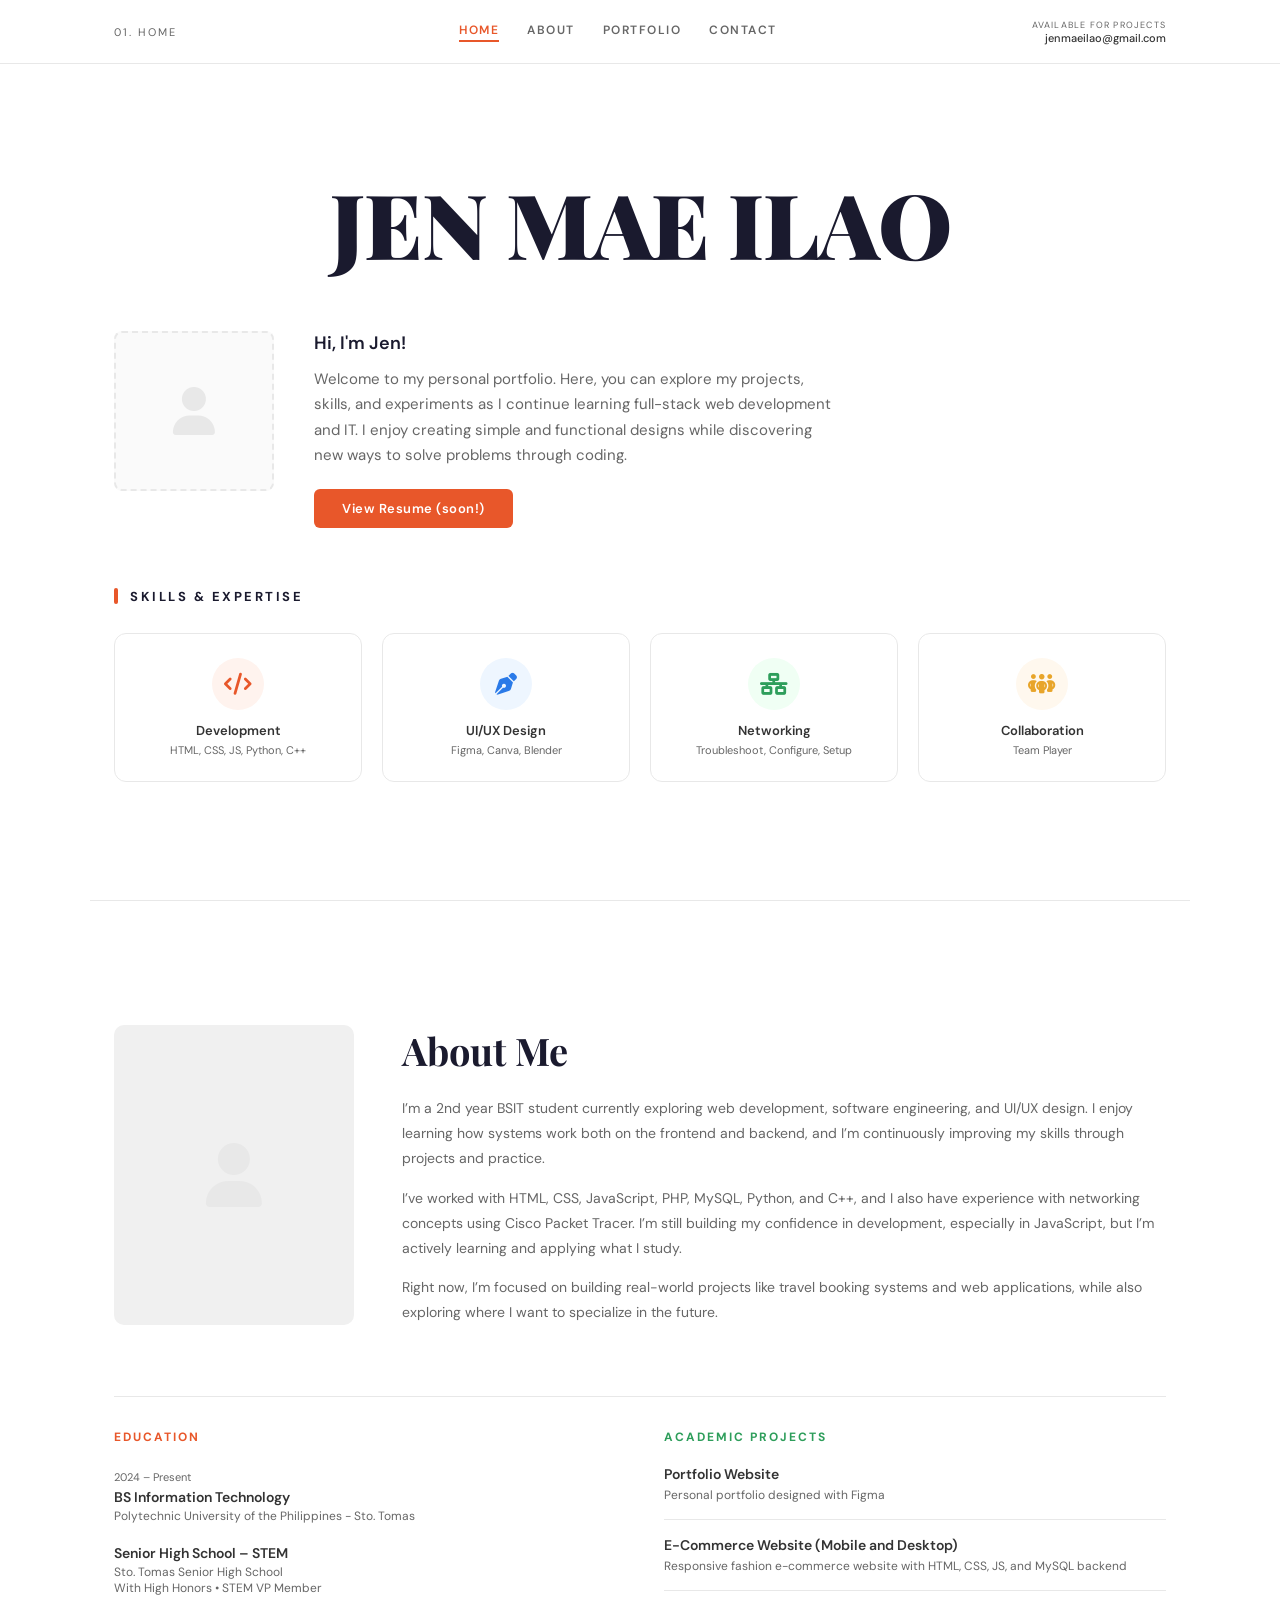
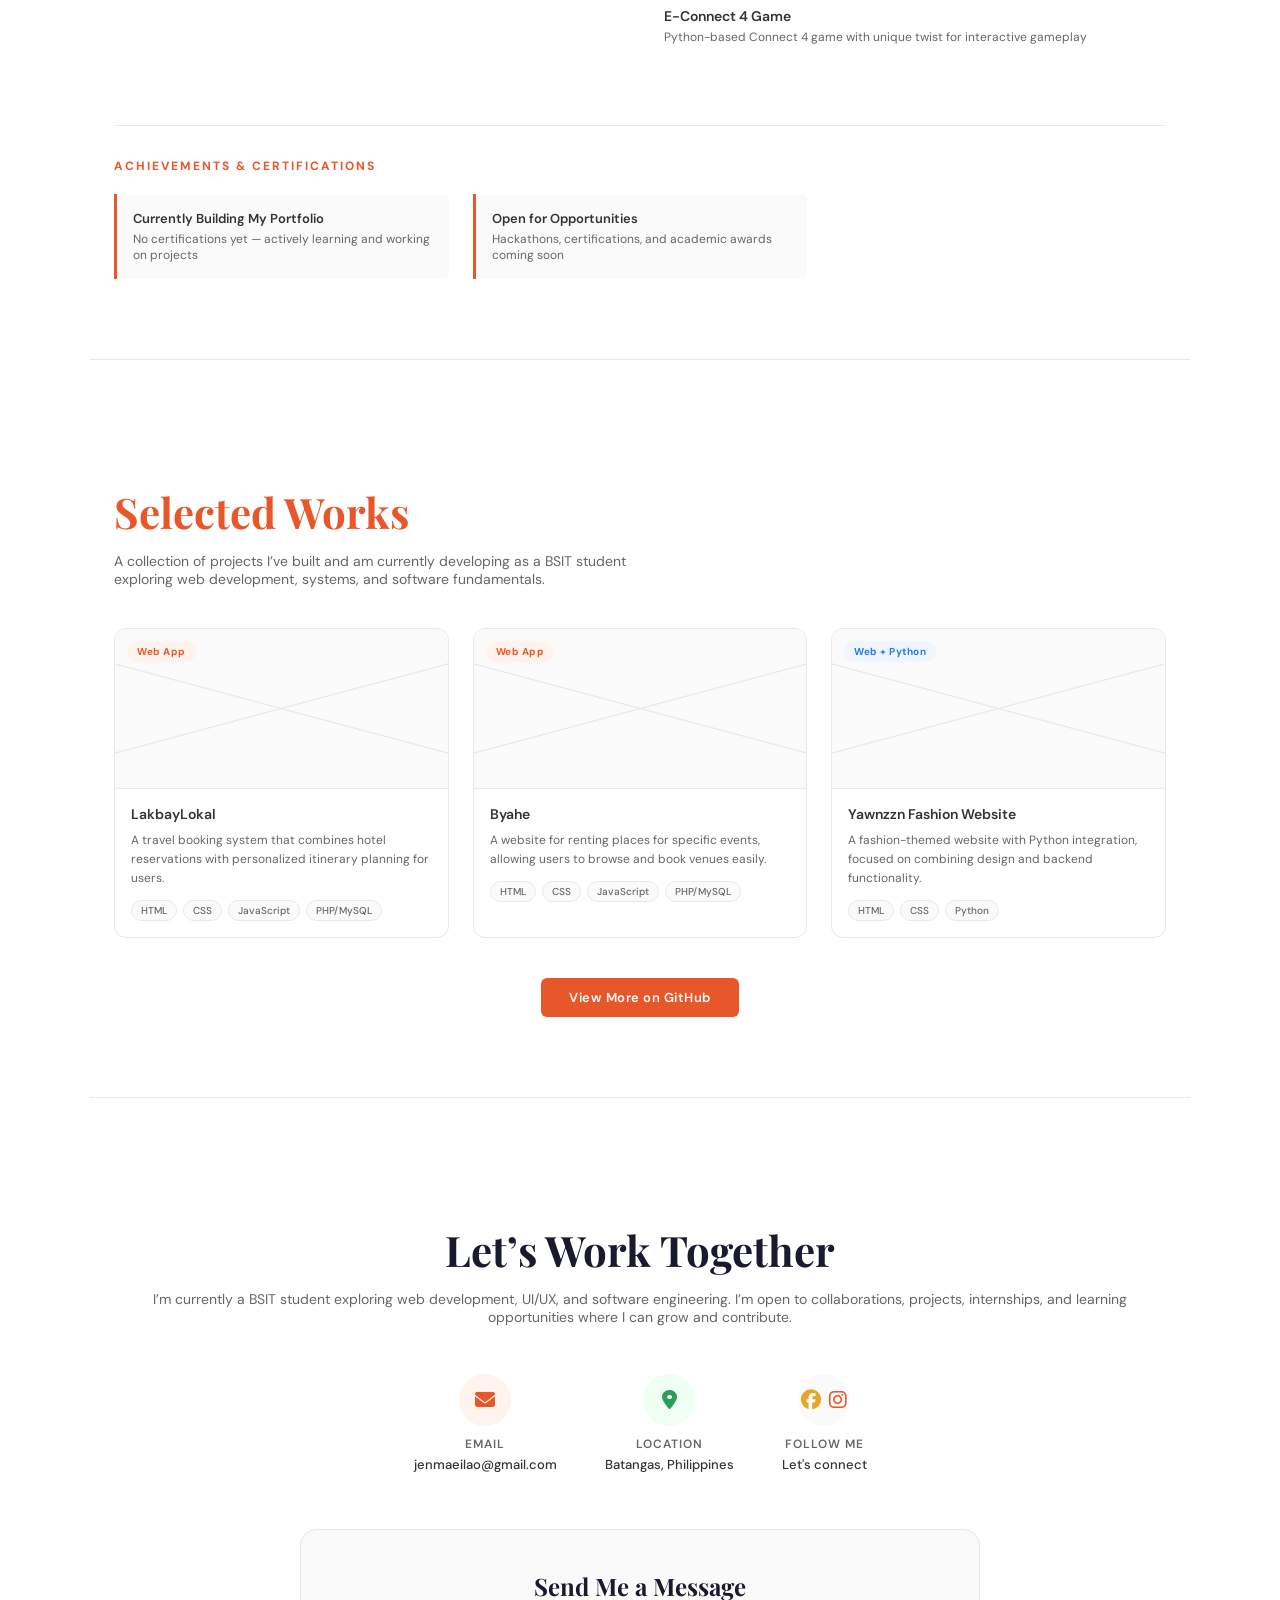
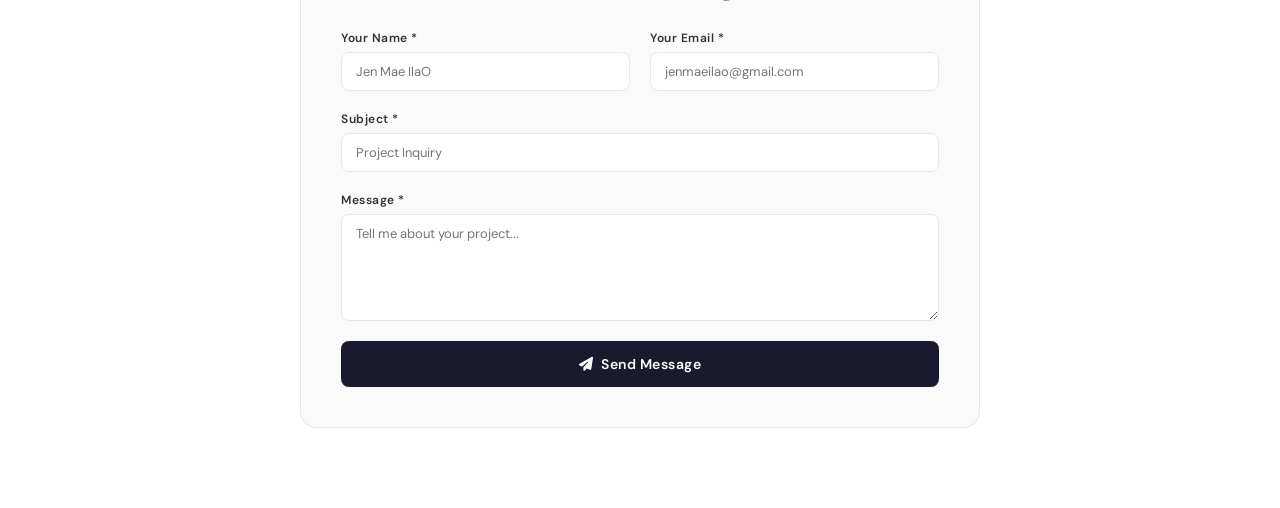
==== commit 6e14cc6f: "fixed css error" ====
--- a/index.html
+++ b/index.html
@@ -5,7 +5,7 @@
   <meta charset="UTF-8" />
   <meta name="viewport" content="width=device-width, initial-scale=1.0" />
   <title>My Portfolio</title>
-  <link rel="stylesheet" href="css/style.css" />
+  <link rel="stylesheet" href="style.css" />
   <link rel="preconnect" href="https://fonts.googleapis.com" />
   <link rel="preconnect" href="https://fonts.gstatic.com" crossorigin />
   <link
--- a/style.css
+++ b/style.css
@@ -0,0 +1,576 @@
+*, *::before, *::after { box-sizing: border-box; margin: 0; padding: 0; }
+
+:root {
+  --orange:    #e8572a;
+  --teal:      #2e9e5b;
+  --dark:      #1a1a2e;
+  --text:      #333;
+  --light-text:#666;
+  --bg:        #ffffff;
+  --bg-soft:   #fafafa;
+  --border:    #e8e8e8;
+  --nav-h:     64px;
+  --font-head: 'Playfair Display', serif;
+  --font-body: 'DM Sans', sans-serif;
+  --shadow:    0 4px 24px rgba(0,0,0,0.08);
+}
+
+html {
+  scroll-behavior: smooth;
+  scroll-padding-top: var(--nav-h);
+}
+
+body {
+  font-family: var(--font-body);
+  color: var(--text);
+  background: var(--bg);
+  overflow-x: hidden;
+}
+
+/* =========== NAVBAR =========== */
+.navbar {
+  position: fixed;
+  top: 0; left: 0; right: 0;
+  height: var(--nav-h);
+  background: rgba(255,255,255,0.96);
+  backdrop-filter: blur(12px);
+  border-bottom: 1px solid var(--border);
+  z-index: 1000;
+  transition: box-shadow .3s;
+}
+.navbar.scrolled { box-shadow: 0 2px 20px rgba(0,0,0,0.08); }
+
+.nav-inner {
+  max-width: 1100px;
+  margin: 0 auto;
+  height: 100%;
+  display: flex;
+  align-items: center;
+  justify-content: space-between;
+  padding: 0 24px;
+  gap: 16px;
+}
+
+.nav-breadcrumb {
+  font-size: 11px;
+  letter-spacing: 2px;
+  color: var(--light-text);
+  min-width: 90px;
+}
+
+.nav-links {
+  display: flex;
+  gap: 28px;
+}
+
+.nav-link {
+  font-size: 12px;
+  font-weight: 600;
+  letter-spacing: 1.5px;
+  color: var(--light-text);
+  text-decoration: none;
+  padding-bottom: 2px;
+  border-bottom: 2px solid transparent;
+  transition: color .2s, border-color .2s;
+}
+.nav-link:hover,
+.nav-link.active {
+  color: var(--orange);
+  border-bottom-color: var(--orange);
+}
+
+.nav-email {
+  display: flex;
+  flex-direction: column;
+  align-items: flex-end;
+  min-width: 130px;
+}
+.available-label {
+  font-size: 9px;
+  letter-spacing: 1.2px;
+  color: var(--light-text);
+  text-transform: uppercase;
+}
+.email-link {
+  font-size: 11px;
+  color: var(--text);
+  text-decoration: none;
+  font-weight: 500;
+}
+.email-link:hover { color: var(--orange); }
+
+/* =========== SECTIONS =========== */
+.section {
+  min-height: 100vh;
+  padding: calc(var(--nav-h) + 60px) 24px 80px;
+  max-width: 1100px;
+  margin: 0 auto;
+}
+
+/* =========== HOME =========== */
+.section-home {
+  display: flex;
+  flex-direction: column;
+  justify-content: center;
+}
+
+.hero-name {
+  font-family: var(--font-head);
+  font-size: clamp(48px, 8vw, 90px);
+  font-weight: 900;
+  text-align: center;
+  letter-spacing: -1px;
+  color: var(--dark);
+  margin-bottom: 48px;
+  animation: fadeUp .8s ease both;
+}
+
+.home-intro {
+  display: flex;
+  gap: 40px;
+  align-items: flex-start;
+  animation: fadeUp .9s .1s ease both;
+}
+
+.intro-photo {
+  flex-shrink: 0;
+  width: 160px;
+  height: 160px;
+  background: var(--bg-soft);
+  border: 2px dashed var(--border);
+  border-radius: 8px;
+  display: flex;
+  align-items: center;
+  justify-content: center;
+}
+.intro-photo i { font-size: 48px; color: var(--border); }
+
+.intro-body .greeting {
+  font-size: 18px;
+  font-weight: 600;
+  margin-bottom: 12px;
+  color: var(--dark);
+}
+.intro-body .intro-desc {
+  font-size: 15px;
+  line-height: 1.7;
+  color: var(--light-text);
+  margin-bottom: 20px;
+  max-width: 520px;
+}
+
+.btn-primary {
+  display: inline-block;
+  background: var(--orange);
+  color: #fff;
+  font-size: 13px;
+  font-weight: 600;
+  letter-spacing: .5px;
+  padding: 11px 28px;
+  border-radius: 6px;
+  text-decoration: none;
+  transition: background .2s, transform .15s, box-shadow .2s;
+  border: none;
+  cursor: pointer;
+}
+.btn-primary:hover {
+  background: #c9431a;
+  transform: translateY(-2px);
+  box-shadow: 0 6px 20px rgba(232,87,42,.3);
+}
+
+/* Skills */
+.skills-section {
+  margin-top: 60px;
+  animation: fadeUp 1s .2s ease both;
+}
+.section-label {
+  font-size: 13px;
+  font-weight: 700;
+  letter-spacing: 2.5px;
+  color: var(--dark);
+  margin-bottom: 28px;
+  position: relative;
+  padding-left: 16px;
+}
+.section-label::before {
+  content: '';
+  position: absolute;
+  left: 0; top: 50%;
+  transform: translateY(-50%);
+  width: 4px; height: 16px;
+  background: var(--orange);
+  border-radius: 2px;
+}
+
+.skills-grid {
+  display: grid;
+  grid-template-columns: repeat(4, 1fr);
+  gap: 20px;
+}
+.skill-card {
+  text-align: center;
+  padding: 24px 16px;
+  border: 1px solid var(--border);
+  border-radius: 12px;
+  transition: transform .2s, box-shadow .2s;
+}
+.skill-card:hover {
+  transform: translateY(-4px);
+  box-shadow: var(--shadow);
+}
+.skill-icon {
+  width: 52px; height: 52px;
+  border-radius: 50%;
+  display: flex; align-items: center; justify-content: center;
+  font-size: 22px;
+  margin: 0 auto 12px;
+}
+.skill-name { font-weight: 600; font-size: 13px; margin-bottom: 4px; }
+.skill-tags { font-size: 11px; color: var(--light-text); }
+
+/* =========== ABOUT =========== */
+.section-about {
+  min-height: auto;
+  border-top: 1px solid var(--border);
+}
+
+.about-content {
+  display: flex;
+  gap: 48px;
+  align-items: flex-start;
+  margin-bottom: 56px;
+}
+
+.about-photo {
+  flex-shrink: 0;
+}
+.photo-frame {
+  width: 240px;
+  height: 300px;
+  border-radius: 10px;
+  overflow: hidden;
+  background: #f0f0f0;
+  position: relative;
+}
+.photo-frame img {
+  width: 100%; height: 100%;
+  object-fit: cover;
+  display: block;
+}
+.photo-fallback {
+  display: none;
+  position: absolute; inset: 0;
+  align-items: center; justify-content: center;
+  font-size: 64px; color: var(--border);
+}
+.photo-frame.no-img img { display: none; }
+.photo-frame.no-img .photo-fallback { display: flex; }
+
+.about-heading {
+  font-family: var(--font-head);
+  font-size: 38px;
+  color: var(--dark);
+  margin-bottom: 20px;
+}
+.about-body p {
+  font-size: 14px;
+  line-height: 1.8;
+  color: var(--light-text);
+  margin-bottom: 14px;
+}
+
+.about-details {
+  display: grid;
+  grid-template-columns: 1fr 1fr;
+  gap: 48px;
+  margin-bottom: 48px;
+  padding-top: 32px;
+  border-top: 1px solid var(--border);
+}
+
+.col-heading {
+  font-size: 12px;
+  font-weight: 700;
+  letter-spacing: 2px;
+  margin-bottom: 20px;
+}
+.col-heading.orange { color: var(--orange); }
+.col-heading.teal   { color: var(--teal); }
+
+.edu-item { margin-bottom: 20px; }
+.edu-year { font-size: 11px; color: var(--light-text); }
+.edu-title { font-weight: 600; font-size: 14px; margin: 2px 0; }
+.edu-sub { font-size: 12px; color: var(--light-text); }
+
+.project-item { margin-bottom: 16px; padding-bottom: 16px; border-bottom: 1px solid var(--border); }
+.project-item:last-child { border-bottom: none; }
+.project-title { font-weight: 600; font-size: 14px; margin-bottom: 4px; }
+.project-sub { font-size: 12px; color: var(--light-text); }
+
+.achievements { padding-top: 32px; border-top: 1px solid var(--border); }
+.ach-grid {
+  display: grid;
+  grid-template-columns: repeat(3, 1fr);
+  gap: 24px;
+  margin-top: 4px;
+}
+.ach-card {
+  padding: 16px;
+  border-left: 3px solid var(--orange);
+  background: var(--bg-soft);
+  border-radius: 0 6px 6px 0;
+}
+.ach-title { font-weight: 600; font-size: 13px; }
+.ach-sub { font-size: 12px; color: var(--light-text); margin-top: 4px; }
+
+/* =========== PORTFOLIO =========== */
+.section-portfolio {
+  min-height: auto;
+  border-top: 1px solid var(--border);
+}
+
+.portfolio-header { margin-bottom: 40px; }
+.portfolio-title {
+  font-family: var(--font-head);
+  font-size: 42px;
+  color: var(--orange);
+  margin-bottom: 12px;
+}
+.portfolio-desc { font-size: 14px; color: var(--light-text); max-width: 540px; }
+
+.works-grid {
+  display: grid;
+  grid-template-columns: repeat(3, 1fr);
+  gap: 24px;
+  margin-bottom: 40px;
+}
+
+.work-card {
+  border: 1px solid var(--border);
+  border-radius: 12px;
+  overflow: hidden;
+  transition: transform .2s, box-shadow .2s;
+  position: relative;
+}
+.work-card:hover {
+  transform: translateY(-5px);
+  box-shadow: var(--shadow);
+}
+
+.work-badge {
+  position: absolute;
+  top: 12px; left: 12px;
+  font-size: 10px;
+  font-weight: 700;
+  padding: 4px 10px;
+  border-radius: 20px;
+  letter-spacing: .5px;
+  z-index: 1;
+}
+.work-badge.web-design { background: #fff3ee; color: var(--orange); }
+.work-badge.python     { background: #eef6ff; color: #2a7ae8; }
+
+.work-thumb {
+  width: 100%; height: 160px;
+  background: var(--bg-soft);
+  border-bottom: 1px solid var(--border);
+  position: relative;
+}
+.work-thumb::before,
+.work-thumb::after {
+  content: '';
+  position: absolute;
+  background: var(--border);
+}
+.work-thumb::before {
+  width: 100%; height: 1px;
+  top: 50%; left: 0;
+  transform: rotate(-15deg) scale(1.2);
+}
+.work-thumb::after {
+  width: 100%; height: 1px;
+  top: 50%; left: 0;
+  transform: rotate(15deg) scale(1.2);
+}
+
+.work-info { padding: 16px; }
+.work-title { font-weight: 600; font-size: 14px; margin-bottom: 8px; }
+.work-desc  { font-size: 12px; color: var(--light-text); line-height: 1.6; margin-bottom: 12px; }
+.work-tags  { display: flex; flex-wrap: wrap; gap: 6px; }
+.tag {
+  font-size: 10px;
+  padding: 3px 9px;
+  border-radius: 20px;
+  background: var(--bg-soft);
+  border: 1px solid var(--border);
+  color: var(--light-text);
+  font-weight: 500;
+}
+
+.portfolio-cta { text-align: center; }
+
+/* =========== CONTACT =========== */
+.section-contact {
+  min-height: auto;
+  border-top: 1px solid var(--border);
+}
+
+.contact-header { margin-bottom: 48px; text-align: center; }
+.contact-title {
+  font-family: var(--font-head);
+  font-size: 42px;
+  color: var(--dark);
+  margin-bottom: 12px;
+}
+.contact-desc { font-size: 14px; color: var(--light-text); }
+
+.contact-info {
+  display: flex;
+  justify-content: center;
+  gap: 48px;
+  margin-bottom: 56px;
+  flex-wrap: wrap;
+}
+.info-card { text-align: center; }
+.info-icon {
+  width: 52px; height: 52px;
+  border-radius: 50%;
+  display: flex; align-items: center; justify-content: center;
+  font-size: 20px;
+  margin: 0 auto 10px;
+  gap: 8px;
+}
+.socials-icon { background: var(--bg-soft); }
+.info-label { font-size: 12px; font-weight: 600; letter-spacing: 1px; text-transform: uppercase; color: var(--light-text); margin-bottom: 4px; }
+.info-value { font-size: 13px; color: var(--text); font-weight: 500; }
+
+/* Form */
+.contact-form {
+  max-width: 680px;
+  margin: 0 auto;
+  background: var(--bg-soft);
+  border: 1px solid var(--border);
+  border-radius: 16px;
+  padding: 40px;
+}
+.form-heading {
+  font-family: var(--font-head);
+  font-size: 24px;
+  color: var(--dark);
+  margin-bottom: 28px;
+  text-align: center;
+}
+.form-row {
+  display: grid;
+  grid-template-columns: 1fr 1fr;
+  gap: 20px;
+}
+.form-group {
+  display: flex;
+  flex-direction: column;
+  margin-bottom: 20px;
+}
+.form-group label {
+  font-size: 12px;
+  font-weight: 600;
+  letter-spacing: .5px;
+  margin-bottom: 6px;
+  color: var(--text);
+}
+.form-group input,
+.form-group textarea {
+  font-family: var(--font-body);
+  font-size: 13px;
+  padding: 10px 14px;
+  border: 1px solid var(--border);
+  border-radius: 8px;
+  outline: none;
+  transition: border-color .2s, box-shadow .2s;
+  background: #fff;
+  color: var(--text);
+  resize: vertical;
+}
+.form-group input:focus,
+.form-group textarea:focus {
+  border-color: var(--orange);
+  box-shadow: 0 0 0 3px rgba(232,87,42,.1);
+}
+
+.btn-send {
+  display: flex;
+  align-items: center;
+  justify-content: center;
+  gap: 8px;
+  width: 100%;
+  padding: 14px;
+  background: var(--dark);
+  color: #fff;
+  font-family: var(--font-body);
+  font-size: 14px;
+  font-weight: 600;
+  letter-spacing: .5px;
+  border: none;
+  border-radius: 8px;
+  cursor: pointer;
+  transition: background .2s, transform .15s;
+  margin-top: 4px;
+}
+.btn-send:hover { background: #2e2e4a; transform: translateY(-2px); }
+
+.form-success {
+  display: none;
+  text-align: center;
+  margin-top: 16px;
+  font-size: 13px;
+  color: var(--teal);
+  font-weight: 600;
+}
+.form-success.show { display: block; }
+
+/* =========== FOOTER =========== */
+.footer {
+  text-align: center;
+  padding: 32px 24px;
+  border-top: 1px solid var(--border);
+  font-size: 12px;
+  color: var(--light-text);
+}
+
+/* =========== ANIMATIONS =========== */
+@keyframes fadeUp {
+  from { opacity: 0; transform: translateY(24px); }
+  to   { opacity: 1; transform: translateY(0); }
+}
+
+.reveal {
+  opacity: 0;
+  transform: translateY(30px);
+  transition: opacity .6s ease, transform .6s ease;
+}
+.reveal.visible {
+  opacity: 1;
+  transform: translateY(0);
+}
+
+/* =========== RESPONSIVE =========== */
+@media (max-width: 900px) {
+  .skills-grid { grid-template-columns: repeat(2, 1fr); }
+  .works-grid  { grid-template-columns: repeat(2, 1fr); }
+  .about-details { grid-template-columns: 1fr; gap: 32px; }
+  .ach-grid { grid-template-columns: repeat(2, 1fr); }
+}
+
+@media (max-width: 640px) {
+  .home-intro { flex-direction: column; }
+  .works-grid { grid-template-columns: 1fr; }
+  .skills-grid { grid-template-columns: repeat(2, 1fr); }
+  .ach-grid { grid-template-columns: 1fr; }
+  .form-row { grid-template-columns: 1fr; }
+  .contact-form { padding: 24px; }
+  .nav-email { display: none; }
+  .nav-breadcrumb { display: none; }
+  .nav-links { gap: 16px; }
+  .about-content { flex-direction: column; }
+  .photo-frame { width: 100%; height: 260px; }
+}
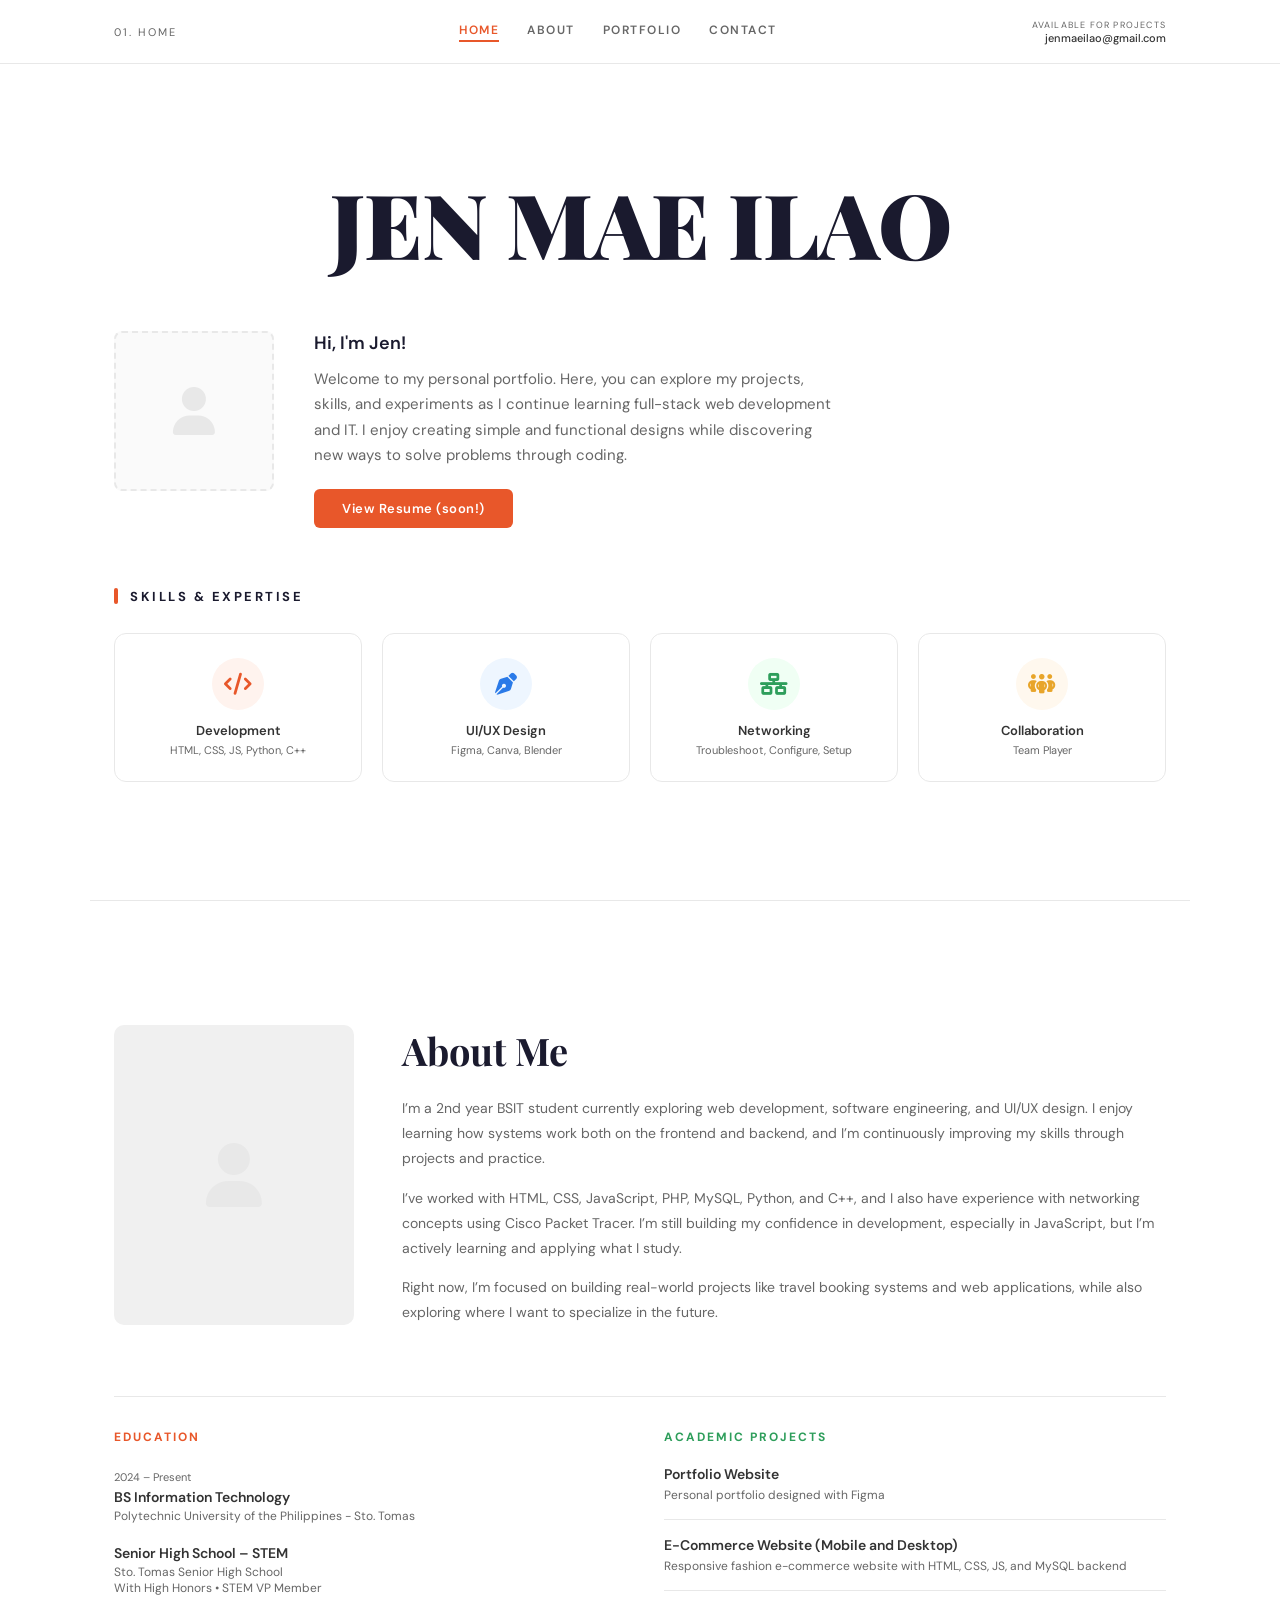
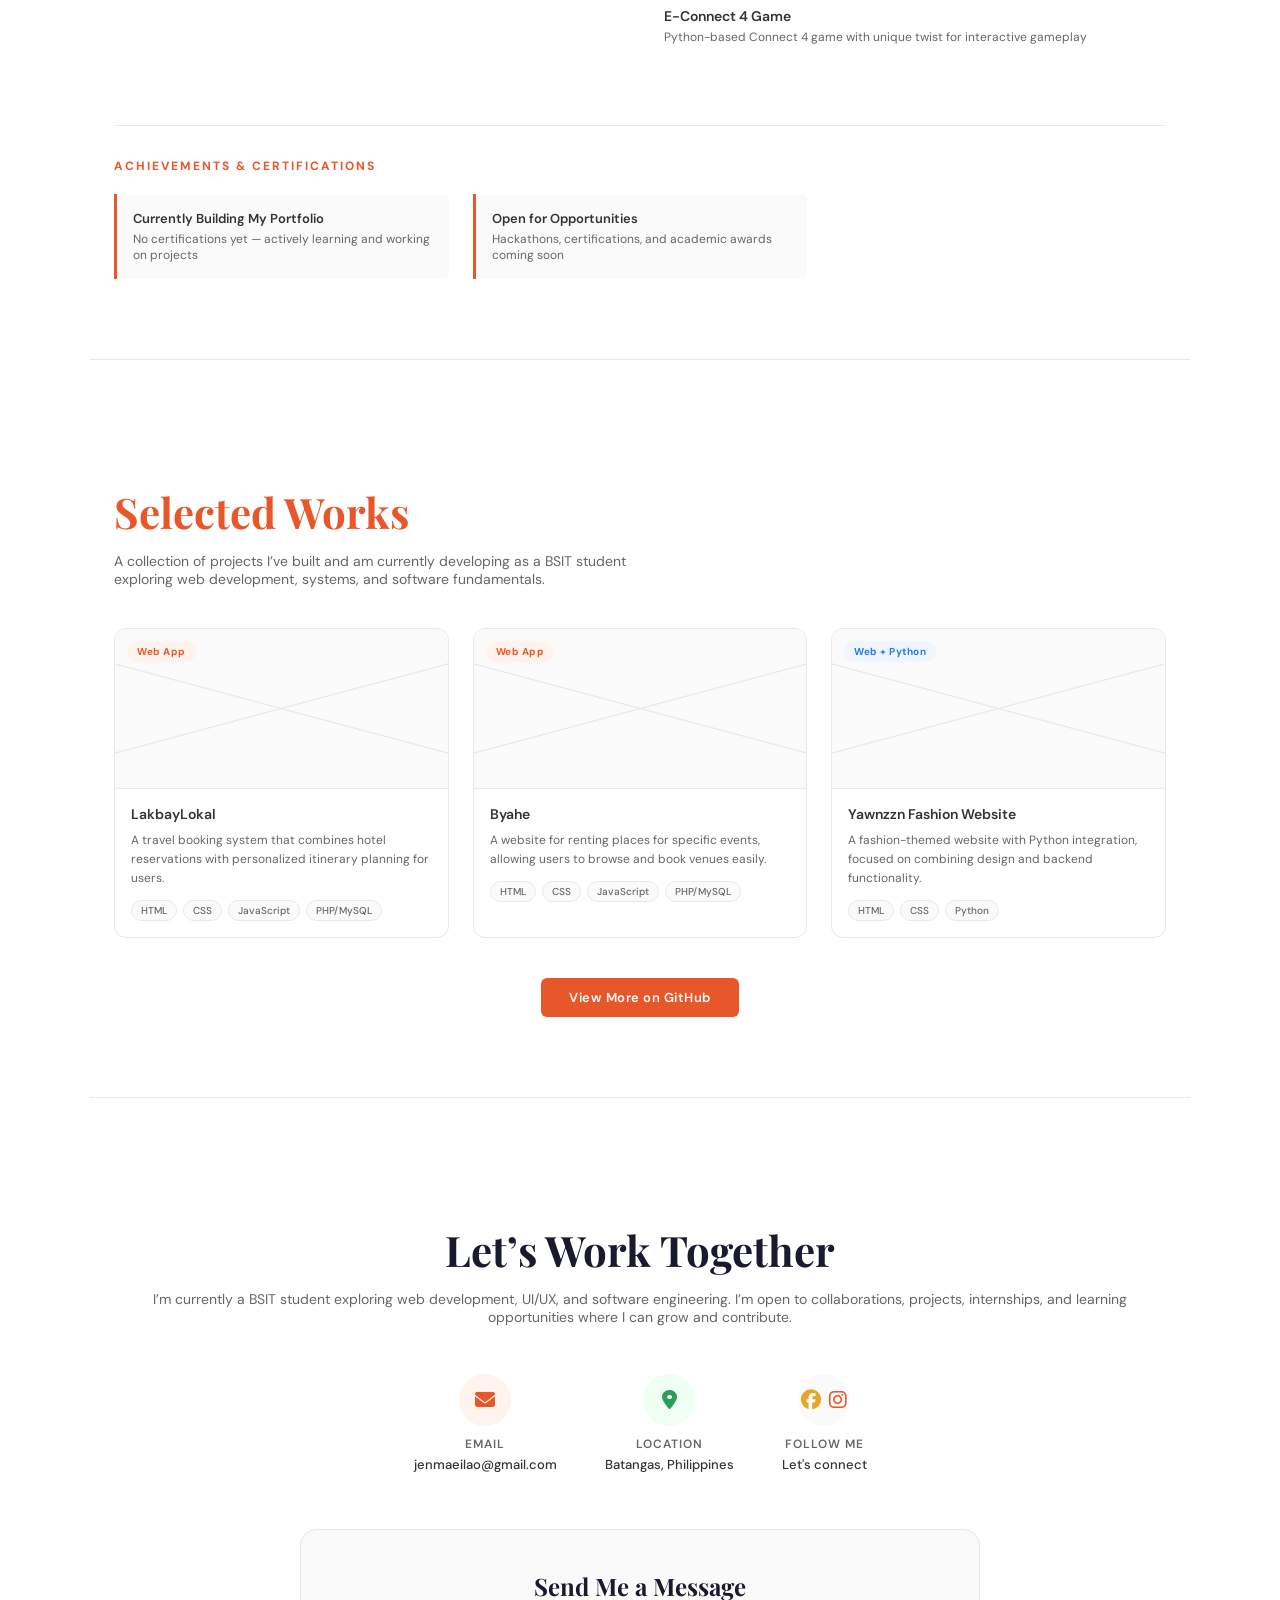
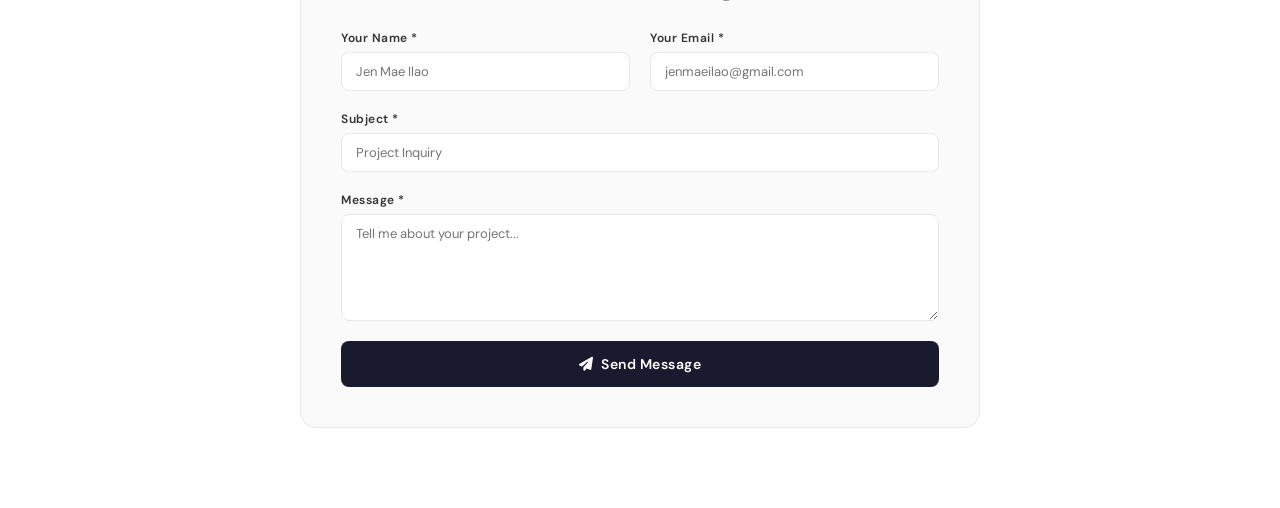
==== commit d1dbdad6: "fixed errors and typos" ====
--- a/index.html
+++ b/index.html
@@ -8,9 +8,7 @@
   <link rel="stylesheet" href="style.css" />
   <link rel="preconnect" href="https://fonts.googleapis.com" />
   <link rel="preconnect" href="https://fonts.gstatic.com" crossorigin />
-  <link
-    href="https://fonts.googleapis.com/css2?family=Playfair+Display:wght@700;900&family=DM+Sans:wght@300;400;500;600&display=swap"
-    rel="stylesheet" />
+  <link href="https://fonts.googleapis.com/css2?family=Playfair+Display:wght@700;900&family=DM+Sans:wght@300;400;500;600&display=swap" rel="stylesheet" />
   <link rel="stylesheet" href="https://cdnjs.cloudflare.com/ajax/libs/font-awesome/6.5.0/css/all.min.css" />
 </head>
 
@@ -226,7 +224,7 @@
     </div>
 
     <div class="portfolio-cta">
-      <a href="https://github.com/YOURUSERNAME" class="btn-primary">
+      <a href="https://github.com/JENMAEILAO" class="btn-primary">
         View More on GitHub
       </a>
     </div>
@@ -269,7 +267,7 @@
       <div class="form-row">
         <div class="form-group">
           <label>Your Name *</label>
-          <input type="text" placeholder="Jen Mae IlaO" required />
+          <input type="text" placeholder="Jen Mae Ilao" required />
         </div>
         <div class="form-group">
           <label>Your Email *</label>
